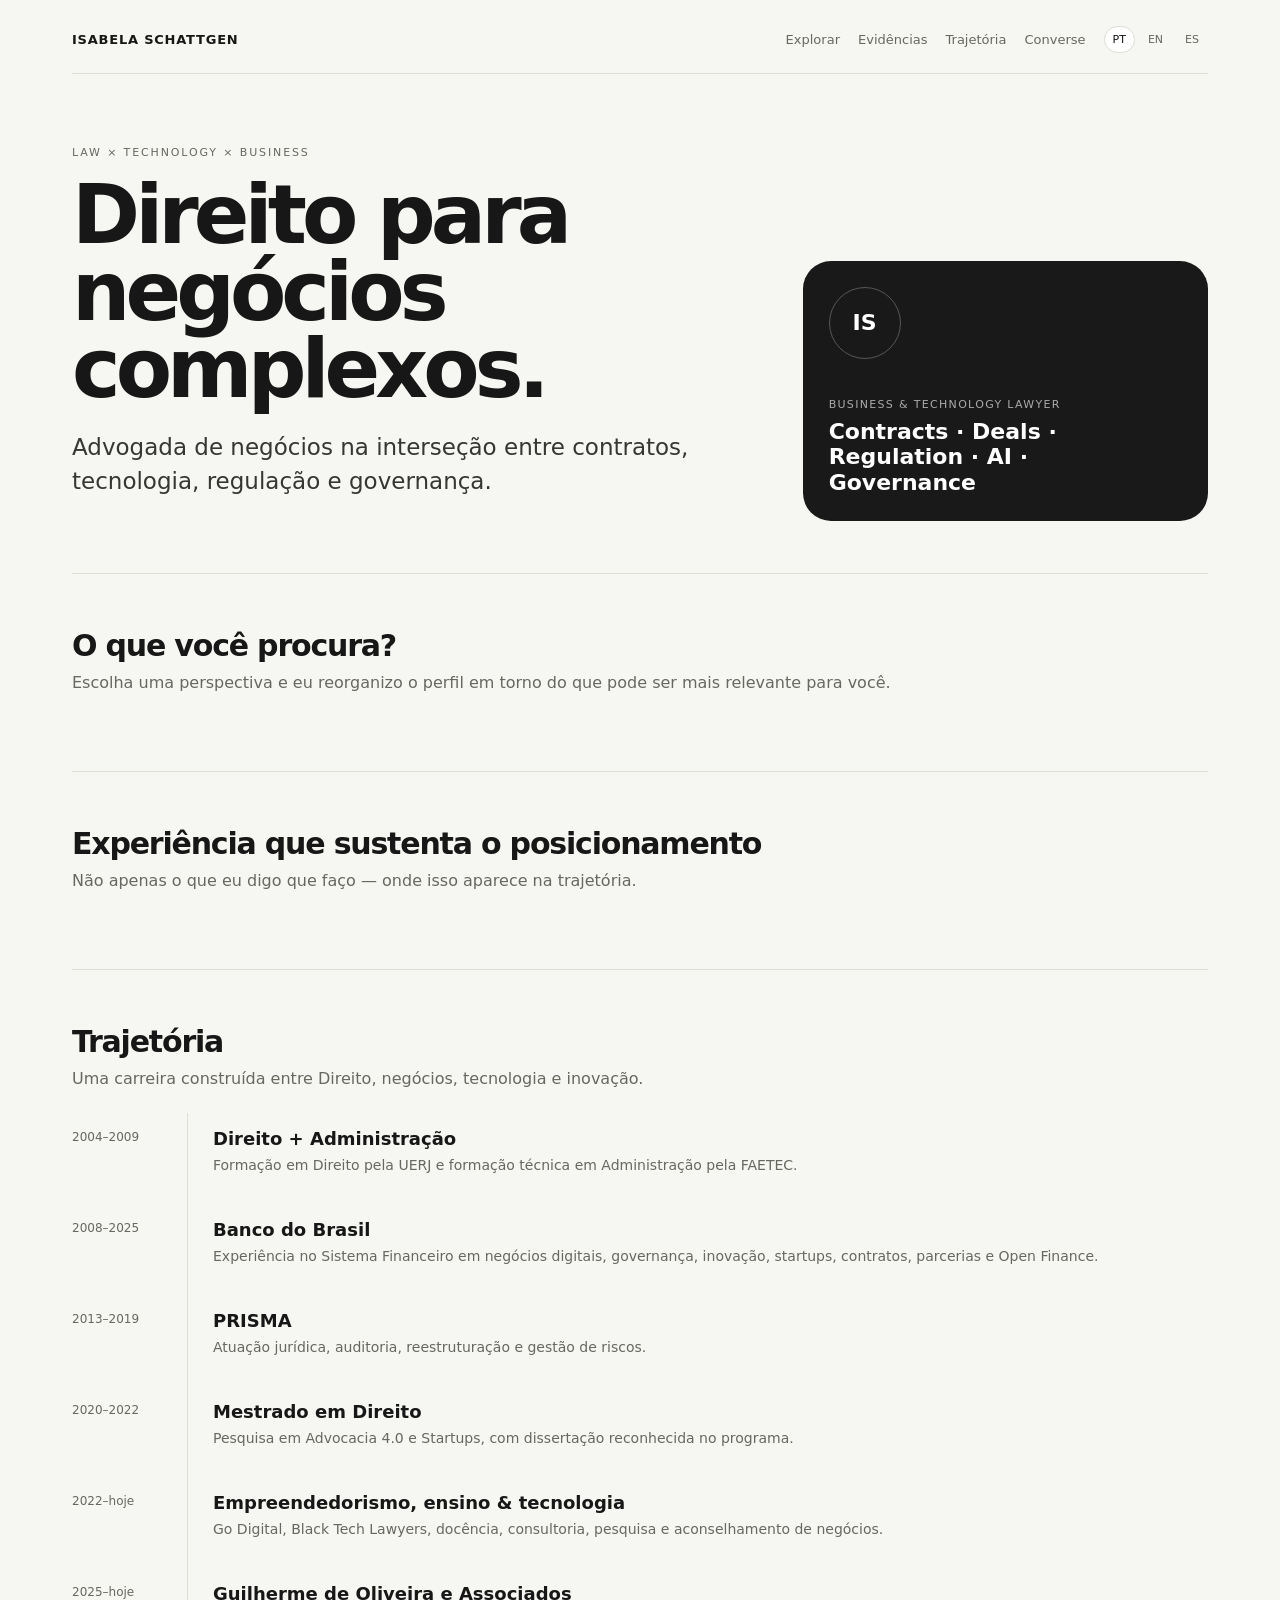
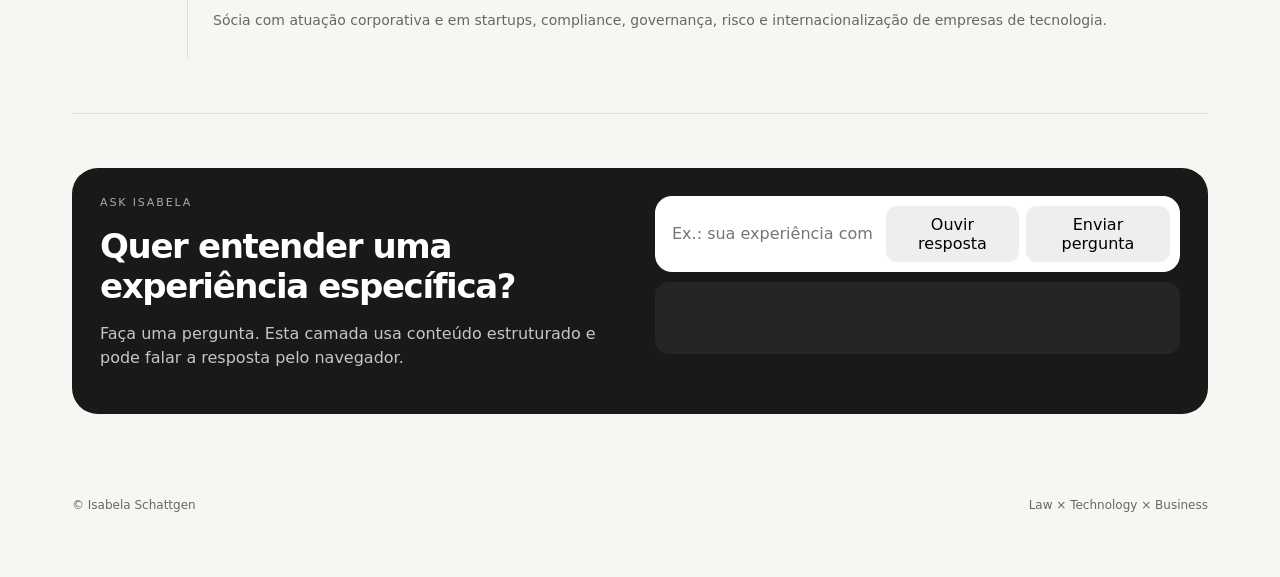
==== index.html @ 30c4fe68 "Security: harden browser policy and restrict capabilities" ====
<!doctype html>
<html lang="pt-BR">
<head>
<meta charset="utf-8"><meta name="viewport" content="width=device-width,initial-scale=1">
<meta name="description" content="Isabela Schattgen — Business & Technology Lawyer | Contracts, Deals, Regulation, Governance & AI">
<meta name="author" content="Isabela Schattgen">
<meta name="robots" content="index,follow">
<link rel="canonical" href="https://isabelasantosadv.github.io/Portfolio-Profissional-Interativo/">
<link rel="alternate" hreflang="pt-BR" href="https://isabelasantosadv.github.io/Portfolio-Profissional-Interativo/">
<link rel="alternate" hreflang="en" href="https://isabelasantosadv.github.io/Portfolio-Profissional-Interativo/">
<link rel="alternate" hreflang="es" href="https://isabelasantosadv.github.io/Portfolio-Profissional-Interativo/">
<meta property="og:type" content="website">
<meta property="og:title" content="Isabela Schattgen — Business & Technology Lawyer">
<meta property="og:description" content="Contracts, deals, technology, regulation, governance and AI.">
<meta property="og:url" content="https://isabelasantosadv.github.io/Portfolio-Profissional-Interativo/">
<meta property="og:site_name" content="Isabela Schattgen — Interactive Professional Portfolio">
<meta name="theme-color" content="#171717"><meta http-equiv="Content-Security-Policy" content="default-src 'self'; script-src 'self' 'unsafe-inline'; style-src 'self' 'unsafe-inline'; connect-src 'self'; img-src 'self' data:; font-src 'self'; object-src 'none'; base-uri 'self'; form-action 'none'; frame-src 'none';">
<meta http-equiv="Referrer-Policy" content="strict-origin-when-cross-origin">
<meta http-equiv="Permissions-Policy" content="camera=(), microphone=(), geolocation=(), payment=(), usb=(), browsing-topics=()"><title>Isabela Schattgen — Business & Technology Lawyer</title>
<style>
:root{--bg:#f6f6f2;--ink:#171717;--muted:#686861;--line:#deded6;--card:#fff;--dark:#191919;--soft:#ecece6}
*{box-sizing:border-box}html{scroll-behavior:smooth}body{margin:0;background:var(--bg);color:var(--ink);font-family:Inter,ui-sans-serif,system-ui,-apple-system,BlinkMacSystemFont,"Segoe UI",sans-serif}button,input{font:inherit}button{cursor:pointer}.skip{position:absolute;left:-9999px;top:auto}.skip:focus{left:18px;top:18px;background:#fff;padding:10px 14px;border:1px solid var(--line);border-radius:9px;z-index:20}.wrap{max-width:1180px;margin:auto;padding:22px 22px 65px}nav{display:flex;justify-content:space-between;align-items:center;border-bottom:1px solid var(--line);padding:4px 0 20px}.logo{font-weight:750;letter-spacing:.06em;font-size:13px}.navlinks{display:flex;gap:18px;align-items:center}.navlinks a{color:var(--muted);text-decoration:none;font-size:13px}.langs{display:flex;gap:4px}.langs button{border:1px solid transparent;background:transparent;border-radius:999px;padding:6px 8px;color:var(--muted);font-size:11px}.langs button.active{border-color:var(--line);color:var(--ink);background:#fff}.hero{padding:72px 0 52px;display:grid;grid-template-columns:1.25fr .75fr;gap:55px;align-items:end}.kicker{font-size:11px;letter-spacing:.17em;text-transform:uppercase;color:var(--muted);margin-bottom:17px}h1{font-size:clamp(46px,7vw,82px);line-height:.94;letter-spacing:-.06em;margin:0 0 24px;max-width:850px}.lead{font-size:clamp(18px,2vw,23px);line-height:1.45;max-width:780px;color:#363632}.heroCard{background:var(--dark);color:#fff;border-radius:28px;padding:26px;min-height:260px;display:flex;flex-direction:column;justify-content:space-between}.avatar{width:72px;height:72px;border:1px solid #fff4;border-radius:50%;display:grid;place-items:center;font-weight:700;font-size:22px}.heroCard .mini{font-size:11px;color:#aaa;letter-spacing:.12em}.heroCard strong{display:block;font-size:22px;line-height:1.15;margin-top:8px}.section{padding:54px 0;border-top:1px solid var(--line)}.section h2{font-size:30px;letter-spacing:-.04em;margin:0 0 8px}.sub{color:var(--muted);margin:0 0 22px;line-height:1.5}.grid{display:grid;grid-template-columns:repeat(3,1fr);gap:12px}.card{background:var(--card);border:1px solid var(--line);border-radius:18px;padding:21px;text-align:left;transition:.18s}.card:hover{transform:translateY(-2px);border-color:#aaa}.role{font-weight:700;margin-bottom:7px}.desc{font-size:14px;color:var(--muted);line-height:1.5}.pill{display:inline-block;margin-top:14px;padding:6px 9px;border-radius:999px;background:var(--soft);font-size:10px;color:#555}.context{display:none;padding:35px 0 52px}.context.active{display:block}.contextHead{display:flex;justify-content:space-between;gap:20px;align-items:start}.contextTitle{font-size:40px;letter-spacing:-.05em;margin:0 0 7px}.reset{border:1px solid var(--line);background:transparent;border-radius:999px;padding:9px 14px}.cols{display:grid;grid-template-columns:1fr 1fr;gap:13px}.evidence{border-top:1px solid var(--line);padding:17px 0}.evidence b{display:block;margin-bottom:6px}.evidence p{margin:0;color:var(--muted);font-size:14px;line-height:1.5}.timeline{display:grid;grid-template-columns:115px 1fr}.time{color:var(--muted);font-size:12px;padding:17px 0}.event{border-left:1px solid var(--line);padding:15px 0 28px 25px}.event h3{margin:0 0 6px;font-size:18px}.event p{margin:0;color:var(--muted);line-height:1.5;font-size:14px}.proof{display:grid;grid-template-columns:repeat(3,1fr);gap:12px}.proof .card{min-height:135px}.chat{background:var(--dark);color:#fff;border-radius:26px;padding:28px;display:grid;grid-template-columns:1fr 1fr;gap:30px}.chat p{color:#c7c7c2;line-height:1.5}.chatbox{background:#fff;color:#111;border-radius:17px;padding:10px;display:flex;gap:7px}.chatbox input{border:0;outline:0;flex:1;padding:7px}.send,.voice{border:0;background:#eee;border-radius:11px;padding:9px}.answer{margin-top:10px;background:#252525;border-radius:14px;padding:14px;color:#ddd;min-height:72px;line-height:1.5;font-size:14px}footer{padding-top:30px;color:var(--muted);font-size:12px;display:flex;justify-content:space-between;gap:15px}@media(max-width:800px){.hero{grid-template-columns:1fr;padding-top:48px}.grid,.proof{grid-template-columns:1fr 1fr}.cols,.chat{grid-template-columns:1fr}.navlinks>a{display:none}.timeline{grid-template-columns:80px 1fr}}@media(max-width:520px){.wrap{padding:17px 16px 55px}.grid,.proof{grid-template-columns:1fr}h1{font-size:48px}.heroCard{min-height:210px}.contextHead{display:block}.reset{margin-top:18px}}
</style>
<script type="application/ld+json">{"@context":"https://schema.org","@type":"Person","name":"Isabela Schattgen","url":"https://isabelasantosadv.github.io/Portfolio-Profissional-Interativo/","jobTitle":"Business & Technology Lawyer","knowsAbout":["Business counseling","Contracts","Deals","Technology","Financial regulation","Open Finance","Governance","Compliance","Artificial Intelligence"]}</script></head>
<body><a class="skip" href="#explore">Skip to content</a><div class="wrap">
<nav><div class="logo">ISABELA SCHATTGEN</div><div class="navlinks"><a href="#explore" data-i="navExplore">Explorar</a><a href="#evidence" data-i="navEvidence">Evidências</a><a href="#trajectory" data-i="navTrajectory">Trajetória</a><a href="#ask" data-i="navAsk">Converse</a><div class="langs"><button aria-label="Português" onclick="setLang('pt')" id="lpt">PT</button><button aria-label="English" onclick="setLang('en')" id="len">EN</button><button aria-label="Español" onclick="setLang('es')" id="les">ES</button></div></div></nav>

<header class="hero" id="profile"><div><div class="kicker">Law × Technology × Business</div><h1 data-i="tagline">Direito para negócios complexos.</h1><p class="lead" data-i="headline">Advogada de negócios na interseção entre contratos, tecnologia, regulação e governança.</p></div><div class="heroCard"><div class="avatar">IS</div><div><div class="mini">BUSINESS & TECHNOLOGY LAWYER</div><strong>Contracts · Deals · Regulation · AI · Governance</strong></div></div></header>

<section class="section" id="explore"><h2 data-i="exploreTitle">O que você procura?</h2><p class="sub" data-i="exploreSub">Escolha uma perspectiva e eu reorganizo o perfil em torno do que pode ser mais relevante para você.</p><div class="grid" id="modes"></div></section>

<section class="context" id="context"><div class="contextHead"><div><div class="kicker" data-i="contextKicker">Perfil adaptado</div><h2 class="contextTitle" id="modeTitle"></h2><p class="sub" id="modeIntro"></p></div><button class="reset" type="button" onclick="resetMode()" data-i="reset">Voltar ao perfil geral</button></div><div class="cols" id="modeEvidence"></div></section>

<section class="section" id="evidence"><h2 data-i="evidenceTitle">Experiência que sustenta o posicionamento</h2><p class="sub" data-i="evidenceSub">Não apenas o que eu digo que faço — onde isso aparece na trajetória.</p><div class="proof" id="proof"></div></section>

<section class="section" id="trajectory"><h2 data-i="trajectoryTitle">Trajetória</h2><p class="sub" data-i="trajectorySub">Uma carreira construída entre Direito, negócios, tecnologia e inovação.</p><div class="timeline"><div class="time">2004–2009</div><div class="event"><h3 data-i="t1">Direito + Administração</h3><p data-i="t1p">Formação em Direito pela UERJ e formação técnica em Administração pela FAETEC.</p></div><div class="time">2008–2025</div><div class="event"><h3>Banco do Brasil</h3><p data-i="t2p">Experiência no Sistema Financeiro em negócios digitais, governança, inovação, startups, contratos, parcerias e Open Finance.</p></div><div class="time">2013–2019</div><div class="event"><h3>PRISMA</h3><p data-i="t3p">Atuação jurídica, auditoria, reestruturação e gestão de riscos.</p></div><div class="time">2020–2022</div><div class="event"><h3 data-i="t4">Mestrado em Direito</h3><p data-i="t4p">Pesquisa em Advocacia 4.0 e Startups, com dissertação reconhecida no programa.</p></div><div class="time">2022–hoje</div><div class="event"><h3 data-i="t5">Empreendedorismo, ensino & tecnologia</h3><p data-i="t5p">Go Digital, Black Tech Lawyers, docência, consultoria, pesquisa e aconselhamento de negócios.</p></div><div class="time">2025–hoje</div><div class="event"><h3>Guilherme de Oliveira e Associados</h3><p data-i="t6p">Sócia com atuação corporativa e em startups, compliance, governança, risco e internacionalização de empresas de tecnologia.</p></div></div></section>

<section class="section" id="ask"><div class="chat"><div><div class="kicker" style="color:#aaa" data-i="askKicker">ASK ISABELA</div><h2 style="font-size:34px;letter-spacing:-.04em;margin:0" data-i="askTitle">Quer entender uma experiência específica?</h2><p data-i="askSub">Faça uma pergunta. Esta camada usa conteúdo estruturado e pode falar a resposta pelo navegador.</p></div><div><div class="chatbox"><input id="q" aria-label="Question" data-i-placeholder="placeholder" placeholder="Ex.: sua experiência com deals?"><button class="voice" type="button" onclick="speakAnswer()" data-i="voiceTitle" title="Ouvir resposta" aria-label="Ouvir resposta">◉</button><button class="send" type="button" onclick="ask()" data-i="sendTitle" title="Enviar pergunta" aria-label="Enviar pergunta">→</button></div><div class="answer" id="answer"></div></div></div></section>
<footer><span>© Isabela Schattgen</span><span>Law × Technology × Business</span></footer>
</div>
<script>
const T={
pt:{navExplore:"Explorar",navEvidence:"Evidências",navTrajectory:"Trajetória",navAsk:"Converse",tagline:"Direito para negócios complexos.",headline:"Advogada de negócios na interseção entre contratos, tecnologia, regulação e governança.",exploreTitle:"O que você procura?",exploreSub:"Escolha uma perspectiva e eu reorganizo o perfil em torno do que pode ser mais relevante para você.",contextKicker:"Perfil adaptado",reset:"Voltar ao perfil geral",evidenceTitle:"Experiência que sustenta o posicionamento",evidenceSub:"Não apenas o que eu digo que faço — onde isso aparece na trajetória.",trajectoryTitle:"Trajetória",trajectorySub:"Uma carreira construída entre Direito, negócios, tecnologia e inovação.",t1:"Direito + Administração",t1p:"Formação em Direito pela UERJ e formação técnica em Administração pela FAETEC.",t2p:"Experiência no Sistema Financeiro em negócios digitais, governança, inovação, startups, contratos, parcerias e Open Finance.",t3p:"Atuação jurídica, auditoria, reestruturação e gestão de riscos.",t4:"Mestrado em Direito",t4p:"Pesquisa em Advocacia 4.0 e Startups, com dissertação reconhecida no programa.",t5:"Empreendedorismo, ensino & tecnologia",t5p:"Go Digital, Black Tech Lawyers, docência, consultoria, pesquisa e aconselhamento de negócios.",t6p:"Sócia com atuação corporativa e em startups, compliance, governança, risco e internacionalização de empresas de tecnologia.",voiceTitle:"Ouvir resposta",sendTitle:"Enviar pergunta",voiceTitle:"Listen to answer",sendTitle:"Send question",voiceTitle:"Escuchar respuesta",sendTitle:"Enviar pregunta",voiceTitle:"Ouvir resposta",sendTitle:"Enviar pergunta",askKicker:"ASK ISABELA",askTitle:"Quer entender uma experiência específica?",askSub:"Faça uma pergunta. Esta camada usa conteúdo estruturado e pode falar a resposta pelo navegador.",placeholder:"Ex.: sua experiência com deals?",answer:"Experimente perguntar sobre contratos, deals, Open Finance, startups, governança, IA, pesquisa ou board advisory.",proof:[["Business counseling & contratos","Experiência jurídica corporativa, contratos, parcerias, fornecedores, negociação e estruturação de negócios."],["Negócios digitais & Open Finance","Atuação no Banco do Brasil em governança, inovação, novos negócios, relacionamento com startups e Open Finance."],["Governança, risco & compliance","Experiência em auditoria, governança, gestão de riscos, compliance e estruturação organizacional."],["Technology & AI","Especialização em plataformas digitais pelo MIT, pesquisa e docência em tecnologia, IA, ética e proteção de dados."],["Startups & advisory","Atuação corporativa e em startups; Go Digital e Black Tech Lawyers."],["Pesquisa & ensino","Mestrado em Direito, pesquisa em tecnologia e professora convidada da ESA/SP."]]},
en:{voiceTitle:"Listen to answer",sendTitle:"Send question",navExplore:"Explore",navEvidence:"Evidence",navTrajectory:"Trajectory",navAsk:"Ask",tagline:"Law for complex businesses.",headline:"Business & Technology Lawyer working at the intersection of contracts, technology, regulation and governance.",exploreTitle:"What brings you here?",exploreSub:"Choose a perspective and I will reorganize the profile around what may be most relevant to you.",contextKicker:"Adaptive profile",reset:"Back to full profile",evidenceTitle:"Experience behind the positioning",evidenceSub:"Not only what I say I do — where it appears in my trajectory.",trajectoryTitle:"Trajectory",trajectorySub:"A career built across law, business, technology and innovation.",t1:"Law + Business Administration",t1p:"Law degree from UERJ and technical training in Business Administration at FAETEC.",t2p:"Financial-sector experience across digital business, governance, innovation, startups, contracts, partnerships and Open Finance.",t3p:"Legal, audit, restructuring and risk-management work.",t4:"Master's in Law",t4p:"Research on Legal Practice 4.0 and Startups, with a dissertation recognized by the program.",t5:"Entrepreneurship, teaching & technology",t5p:"Go Digital, Black Tech Lawyers, teaching, consulting, research and business advisory.",t6p:"Partner working with corporate and startup matters, compliance, governance, risk and technology-company internationalization.",askKicker:"ASK ISABELA",askTitle:"Want to explore a specific experience?",askSub:"Ask a question. This layer uses structured content and can read the answer aloud in your browser.",placeholder:"e.g. your experience with deals?",answer:"Try asking about contracts, deals, Open Finance, startups, governance, AI, research or board advisory.",proof:[["Business counseling & contracts","Corporate legal work, contracts, partnerships, vendors, negotiation and business structuring."],["Digital business & Open Finance","Banco do Brasil experience in governance, innovation, new business, startup relations and Open Finance."],["Governance, risk & compliance","Experience in audit, governance, risk management, compliance and organizational structuring."],["Technology & AI","MIT specialization in digital platforms, research and teaching in technology, AI, ethics and data protection."],["Startups & advisory","Corporate and startup work; Go Digital and Black Tech Lawyers."],["Research & teaching","Master's in Law, technology research and guest teaching at ESA/SP."]]},
es:{voiceTitle:"Escuchar respuesta",sendTitle:"Enviar pregunta",navExplore:"Explorar",navEvidence:"Evidencia",navTrajectory:"Trayectoria",navAsk:"Preguntar",tagline:"Derecho para negocios complejos.",headline:"Abogada de negocios especializada en la intersección entre contratos, tecnología, regulación y gobierno corporativo.",exploreTitle:"¿Qué buscas?",exploreSub:"Elige una perspectiva y reorganizaré el perfil en torno a lo que puede ser más relevante para ti.",contextKicker:"Perfil adaptado",reset:"Volver al perfil general",evidenceTitle:"Experiencia que sustenta el posicionamiento",evidenceSub:"No solo lo que digo que hago — dónde aparece en mi trayectoria.",trajectoryTitle:"Trayectoria",trajectorySub:"Una carrera construida entre Derecho, negocios, tecnología e innovación.",t1:"Derecho + Administración",t1p:"Formación en Derecho por la UERJ y formación técnica en Administración por FAETEC.",t2p:"Experiencia en el sector financiero en negocios digitales, gobierno corporativo, innovación, startups, contratos, alianzas y Open Finance.",t3p:"Trabajo jurídico, auditoría, reestructuración y gestión de riesgos.",t4:"Máster en Derecho",t4p:"Investigación sobre Abogacía 4.0 y Startups, con tesis reconocida por el programa.",t5:"Emprendimiento, docencia y tecnología",t5p:"Go Digital, Black Tech Lawyers, docencia, consultoría, investigación y asesoramiento empresarial.",t6p:"Socia con actuación corporativa y en startups, compliance, gobierno corporativo, riesgo e internacionalización de empresas tecnológicas.",askKicker:"ASK ISABELA",askTitle:"¿Quieres conocer una experiencia específica?",askSub:"Haz una pregunta. Esta capa utiliza contenido estructurado y puede leer la respuesta en tu navegador.",placeholder:"ej.: ¿experiencia con deals?",answer:"Prueba preguntar sobre contratos, deals, Open Finance, startups, gobierno corporativo, IA, investigación o board advisory.",proof:[["Business counseling y contratos","Experiencia jurídica corporativa, contratos, alianzas, proveedores, negociación y estructuración de negocios."],["Negocios digitales y Open Finance","Experiencia en Banco do Brasil en gobierno corporativo, innovación, nuevos negocios, startups y Open Finance."],["Gobierno, riesgo y compliance","Experiencia en auditoría, gobierno corporativo, gestión de riesgos, compliance y estructuración organizativa."],["Tecnología e IA","Especialización del MIT en plataformas digitales, investigación y docencia en tecnología, IA, ética y protección de datos."],["Startups y advisory","Actuación corporativa y en startups; Go Digital y Black Tech Lawyers."],["Investigación y docencia","Máster en Derecho, investigación tecnológica y docencia invitada en ESA/SP."]]}
};
const modes={
business:{tag:{pt:"Founders · Executivos",en:"Founders · Executives",es:"Founders · Ejecutivos"},items:{pt:[["Contratos","Atuação jurídica corporativa e contratual em tecnologia, fornecedores, parcerias e negócios."],["Deals & partnerships","Estruturação, negociação e formalização de parcerias e negócios."],["Business counseling","Participação na decisão de negócio, não apenas na revisão jurídica."],["Startups & growth","Experiência com startups, inovação aberta e negócios digitais."]],en:[["Contracts","Corporate and technology-related contracts, vendors, partnerships and transactions."],["Deals & partnerships","Structuring, negotiating and formalizing partnerships and transactions."],["Business counseling","Participation in business decisions, not only legal review."],["Startups & growth","Experience with startups, open innovation and digital businesses."]],es:[["Contratos","Contratos corporativos y tecnológicos, proveedores, alianzas y operaciones."],["Deals y alianzas","Estructuración, negociación y formalización de alianzas y operaciones."],["Business counseling","Participación en decisiones de negocio, no solo revisión jurídica."],["Startups y crecimiento","Experiencia con startups, innovación abierta y negocios digitales."]]}},
technology:{tag:{pt:"Tech · Digital Business",en:"Tech · Digital Business",es:"Tech · Digital Business"},items:{pt:[["Produtos digitais","Experiência em negócios digitais, inovação, produtos e plataformas."],["Contratos de tecnologia","SaaS, APIs, cloud, fornecedores e relações comerciais de tecnologia."],["AI & privacy","Pesquisa, docência e atuação em IA, ética, proteção de dados e governança."],["Legal Operations","Transformação digital, legal design, gestão jurídica e automação."]],en:[["Digital products","Experience across digital business, innovation, products and platforms."],["Technology contracts","SaaS, APIs, cloud, vendors and technology commercial relationships."],["AI & privacy","Research, teaching and work in AI, ethics, data protection and governance."],["Legal operations","Digital transformation, legal design, legal management and automation."]],es:[["Productos digitales","Experiencia en negocios digitales, innovación, productos y plataformas."],["Contratos tecnológicos","SaaS, APIs, cloud, proveedores y relaciones comerciales tecnológicas."],["IA y privacidad","Investigación, docencia y trabajo en IA, ética, protección de datos y gobernanza."],["Operaciones jurídicas","Transformación digital, legal design, gestión jurídica y automatización."]]}},
regulation:{tag:{pt:"Banks · Fintechs",en:"Banks · Fintechs",es:"Banks · Fintechs"},items:{pt:[["Open Finance","Atuação no Banco do Brasil em governança e negócios digitais ligados ao Open Finance."],["Financial ecosystem","16 anos de experiência no Sistema Financeiro e formação em auditoria e finanças."],["Regulated business","Experiência jurídica em ambientes públicos, privados e regulados."],["Payments & digital finance","Experiência e pesquisa relacionadas a pagamentos, Pix e inovação financeira."]],en:[["Open Finance","Banco do Brasil experience in governance and digital business related to Open Finance."],["Financial ecosystem","16 years in the financial sector plus training in audit and finance."],["Regulated business","Legal experience across public, private and regulated environments."],["Payments & digital finance","Experience and research related to payments, Pix and financial innovation."]],es:[["Open Finance","Experiencia en Banco do Brasil en gobierno y negocios digitales vinculados a Open Finance."],["Ecosistema financiero","16 años en el sector financiero y formación en auditoría y finanzas."],["Negocios regulados","Experiencia jurídica en entornos públicos, privados y regulados."],["Pagos y finanzas digitales","Experiencia e investigación en pagos, Pix e innovación financiera."]]}},
governance:{tag:{pt:"Boards · Risk",en:"Boards · Risk",es:"Boards · Risk"},items:{pt:[["GRC","Experiência em governança, risco, compliance e auditoria."],["AI Governance","Pesquisa e ensino sobre ética, explicabilidade, privacidade e governança de IA."],["Corporate governance","Assessoria estratégica a organizações, empresas de tecnologia e startups."],["Risk","Experiência jurídica e de auditoria aplicada à prevenção e gestão de riscos."]],en:[["GRC","Experience in governance, risk, compliance and audit."],["AI governance","Research and teaching on ethics, explainability, privacy and AI governance."],["Corporate governance","Strategic advisory to organizations, technology companies and startups."],["Risk","Legal and audit experience applied to risk prevention and management."]],es:[["GRC","Experiencia en gobierno corporativo, riesgo, compliance y auditoría."],["Gobernanza de IA","Investigación y docencia sobre ética, explicabilidad, privacidad y gobernanza de IA."],["Gobierno corporativo","Asesoramiento estratégico a organizaciones, empresas tecnológicas y startups."],["Riesgo","Experiencia jurídica y de auditoría aplicada a prevención y gestión de riesgos."]]}},
board:{tag:{pt:"Boards · Founders",en:"Boards · Founders",es:"Boards · Founders"},items:{pt:[["Strategic perspective","Visão de negócios construída em Direito, Administração, finanças, tecnologia e inovação."],["Technology & regulation","Conexão entre oportunidades digitais, restrições e requisitos regulatórios."],["Startup ecosystem","Experiência como conselheira, fundadora e assessora de startups."],["Decision support","Business counseling para decisões complexas e crescimento sustentável."]],en:[["Strategic perspective","Business perspective built across law, administration, finance, technology and innovation."],["Technology & regulation","Connecting digital opportunities with regulatory constraints and requirements."],["Startup ecosystem","Experience as advisor, founder and startup counsel."],["Decision support","Business counseling for complex decisions and sustainable growth."]],es:[["Perspectiva estratégica","Visión de negocios construida en Derecho, Administración, finanzas, tecnología e innovación."],["Tecnología y regulación","Conexión entre oportunidades digitales, restricciones y requisitos regulatorios."],["Ecosistema startup","Experiencia como consejera, fundadora y asesora de startups."],["Apoyo a decisiones","Business counseling para decisiones complejas y crecimiento sostenible."]]}},
research:{tag:{pt:"Research · Academia",en:"Research · Academia",es:"Research · Academia"},items:{pt:[["Research","Mestrado em Direito; doutorado em Comunicação na PUC-SP trancado."],["AI governance","Produção acadêmica e palestras sobre IA explicável, ética, privacidade e regulação."],["Teaching","Professora convidada da ESA/SP e atuação em formação jurídica e tecnologia."],["Digital platforms","Especialização em Plataformas Digitais pelo MIT e experiência prática em transformação digital."]],en:[["Research","Master's in Law; doctoral studies in Communication at PUC-SP currently on hold."],["AI governance","Academic work and talks on explainable AI, ethics, privacy and regulation."],["Teaching","Guest lecturer at ESA/SP and work in legal and technology education."],["Digital platforms","MIT specialization in Digital Platforms and practical digital-transformation experience."]],es:[["Investigación","Máster en Derecho; estudios doctorales en Comunicación en PUC-SP actualmente suspendidos."],["Gobernanza de IA","Producción académica y conferencias sobre IA explicable, ética, privacidad y regulación."],["Docencia","Profesora invitada en ESA/SP y formación en Derecho y tecnología."],["Plataformas digitales","Especialización del MIT en Plataformas Digitales y experiencia práctica en transformación digital."]]}}
};
let lang="pt";
function setLang(l){lang=l;document.documentElement.lang=l==="pt"?"pt-BR":l;document.querySelectorAll("[data-i]").forEach(e=>{const k=e.dataset.i;if(T[l][k])e.textContent=T[l][k]});document.querySelectorAll("[data-i-placeholder]").forEach(e=>e.placeholder=T[l][e.dataset.iPlaceholder]);["pt","en","es"].forEach(x=>document.getElementById("l"+x).classList.toggle("active",x===l));renderModes();renderProof();document.getElementById("answer").textContent=T[l].answer}
function renderModes(){const p=document.getElementById("modes");p.innerHTML=Object.entries(modes).map(([k,m])=>{const d=profileData.perspectives[k];return '<button class="card" onclick="setMode(\''+k+'\')"><div class="role">'+d.title[lang]+'</div><div class="desc">'+d.description[lang]+'</div><span class="pill">'+m.tag[lang]+'</span></button>'}).join("")}
function setMode(k){const d=profileData.perspectives[k],m=modes[k];document.getElementById("context").classList.add("active");document.getElementById("modeTitle").textContent=d.title[lang];document.getElementById("modeIntro").textContent=d.description[lang];document.getElementById("modeEvidence").innerHTML=m.items[lang].map(x=>'<div class="card"><div class="role">'+x[0]+'</div><div class="desc">'+x[1]+'</div></div>').join("");document.getElementById("context").scrollIntoView({behavior:"smooth",block:"start"})}
function resetMode(){document.getElementById("context").classList.remove("active");document.getElementById("profile").scrollIntoView({behavior:"smooth"})}
async function renderProof(){try{const r=await fetch("./data/evidence.json");if(!r.ok)throw new Error("evidence data unavailable");const d=await r.json();document.getElementById("proof").innerHTML=d.items.map(x=>'<div class="card"><div class="role">'+x.title[lang]+'</div><div class="desc">'+x.description[lang]+'</div></div>').join("")}catch(e){document.getElementById("proof").innerHTML=T[lang].proof.map(x=>'<div class="card"><div class="role">'+x[0]+'</div><div class="desc">'+x[1]+'</div></div>').join("")}}
const qa=[[/contrat|deal|negoci|parcer/i,{pt:"Minha experiência jurídica é fortemente orientada a negócios: contratos, negociação, parcerias, fornecedores e estruturação de operações.",en:"My legal experience is strongly business-oriented: contracts, negotiation, partnerships, vendors and transaction structuring.",es:"Mi experiencia jurídica está fuertemente orientada a negocios: contratos, negociación, alianzas, proveedores y estructuración de operaciones."}],[/open finance|banco|fintech|regula|pagamento|pix/i,{pt:"Tenho experiência no Sistema Financeiro e no Banco do Brasil em negócios digitais, governança, inovação e Open Finance.",en:"I have financial-sector experience, including work at Banco do Brasil across digital business, governance, innovation and Open Finance.",es:"Tengo experiencia en el sector financiero, incluyendo trabajo en Banco do Brasil en negocios digitales, gobierno corporativo, innovación y Open Finance."}],[/startup|founder|empreendedor/i,{pt:"Minha experiência com startups combina assessoria jurídica, governança, negócios e ecossistema. Também atuo por meio da Go Digital e da Black Tech Lawyers.",en:"My startup experience combines legal advisory, governance, business and ecosystem work, including Go Digital and Black Tech Lawyers.",es:"Mi experiencia con startups combina asesoramiento jurídico, gobierno corporativo, negocios y ecosistema, incluyendo Go Digital y Black Tech Lawyers."}],[/ia|inteligência artificial|artificial intelligence|algoritm/i,{pt:"Minha atuação em IA combina pesquisa, ensino e experiência prática em tecnologia, ética, privacidade e governança.",en:"My AI work combines research, teaching and practical experience in technology, ethics, privacy and governance.",es:"Mi trabajo en IA combina investigación, docencia y experiencia práctica en tecnología, ética, privacidad y gobernanza."}],[/board|conselh|advisor/i,{pt:"Para advisory, combino Direito, negócios, tecnologia, regulação e governança para apoiar decisões complexas.",en:"For advisory work, I combine law, business, technology, regulation and governance to support complex decisions.",es:"Para advisory, combino Derecho, negocios, tecnología, regulación y gobernanza para apoyar decisiones complejas."}],[/pesquis|doutor|acadêm|professor|research/i,{pt:"Minha trajetória acadêmica inclui mestrado em Direito, especialização em Plataformas Digitais pelo MIT e doutorado em Comunicação na PUC-SP, atualmente trancado.",en:"My academic background includes a Master's in Law, an MIT specialization in Digital Platforms and doctoral studies in Communication at PUC-SP, currently on hold.",es:"Mi trayectoria académica incluye un Máster en Derecho, una especialización del MIT en Plataformas Digitales y estudios doctorales en Comunicación en PUC-SP, actualmente suspendidos."}],[/govern|compliance|risco|grc/i,{pt:"Tenho experiência em governança, auditoria, gestão de riscos e compliance, inclusive em tecnologia e negócios digitais.",en:"I have experience in governance, audit, risk management and compliance, including in technology and digital business.",es:"Tengo experiencia en gobierno corporativo, auditoría, gestión de riesgos y compliance, incluso en tecnología y negocios digitales."}]];
function ask(){const q=document.getElementById("q").value.trim();if(!q)return;const hit=qa.find(x=>x[0].test(q));document.getElementById("answer").textContent=hit?hit[1][lang]:T[lang].answer;document.getElementById("q").value=""}
function speakAnswer(){if("speechSynthesis" in window){speechSynthesis.cancel();const u=new SpeechSynthesisUtterance(document.getElementById("answer").textContent);u.lang=lang==="pt"?"pt-BR":lang==="en"?"en-US":"es-ES";u.rate=.98;speechSynthesis.speak(u)}}
let profileData={perspectives:{}};
async function loadProfile(){try{const r=await fetch("./data/profile.json");if(!r.ok)throw new Error("profile data unavailable");profileData=await r.json();renderModes();}catch(e){console.warn("Structured profile data could not be loaded.",e)}}
document.getElementById("q").addEventListener("keydown",e=>{if(e.key==="Enter")ask()});setLang("pt");loadProfile();
</script></body></html>
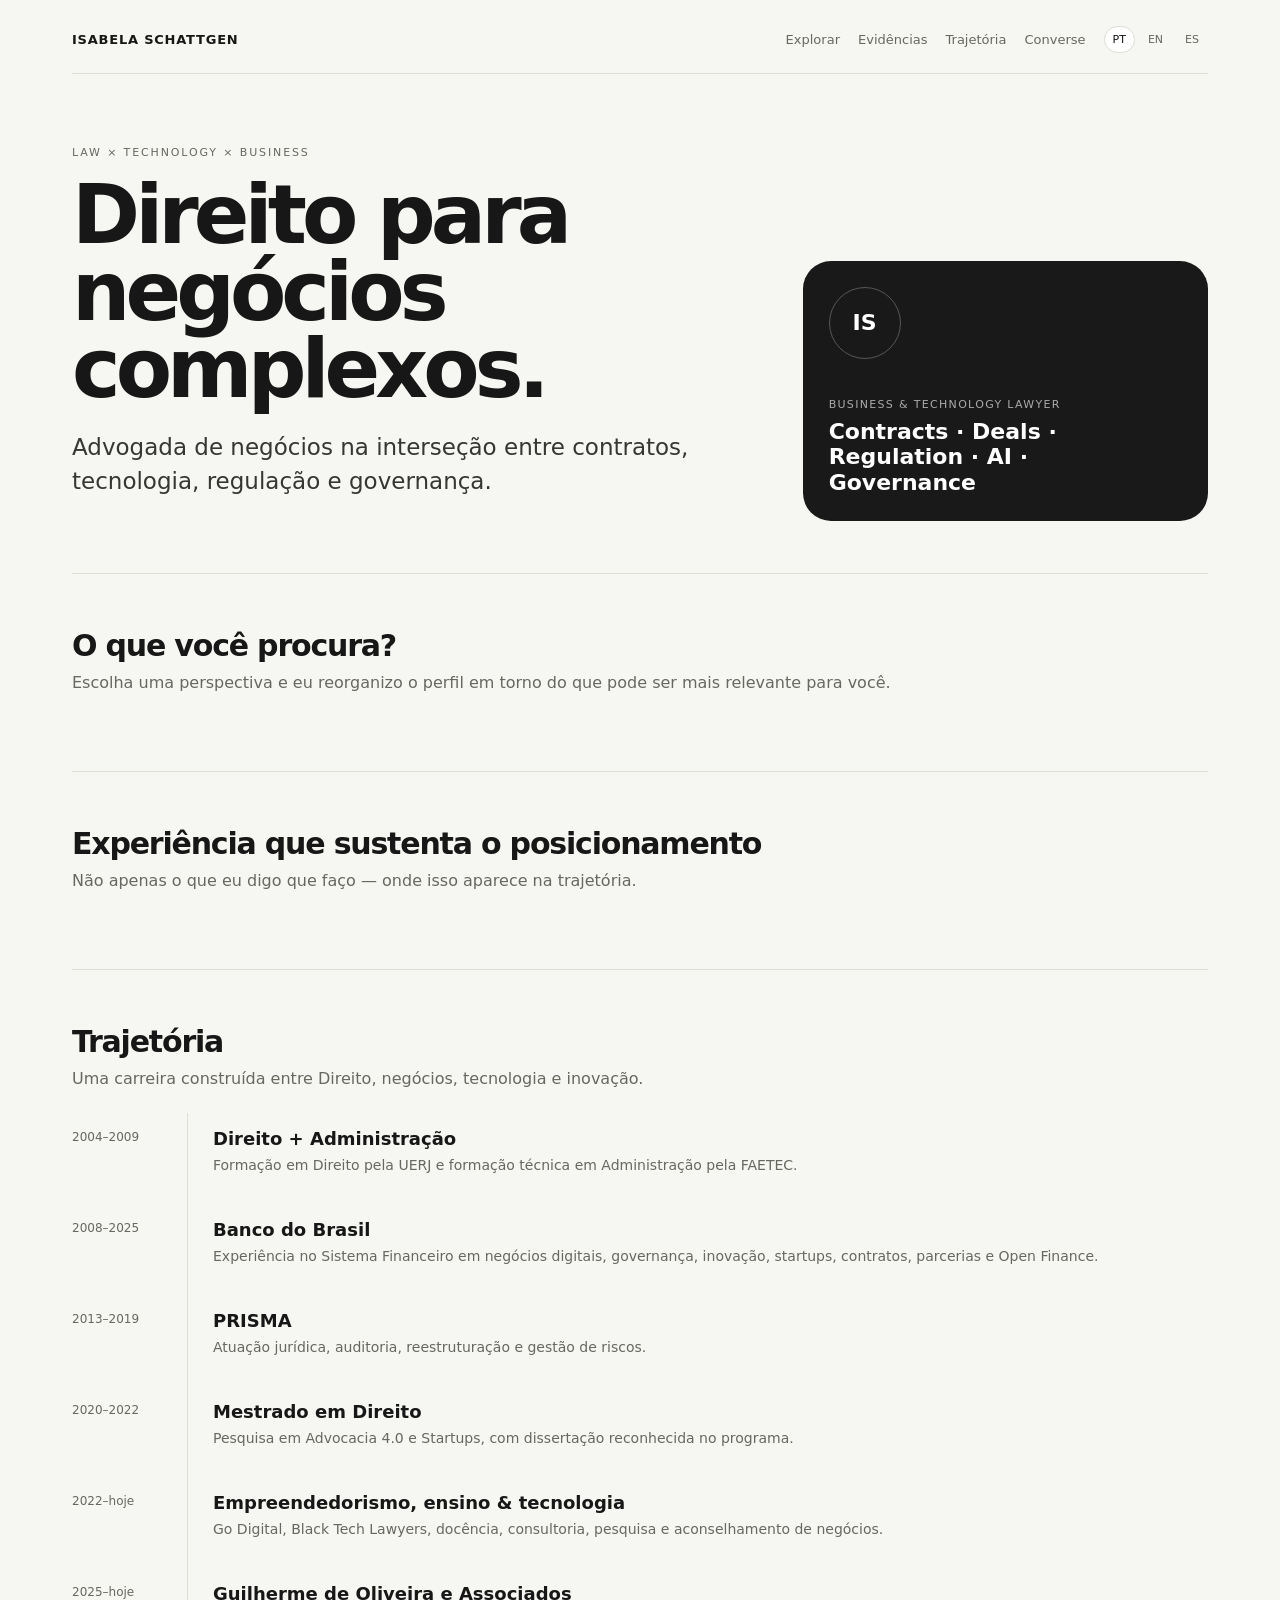
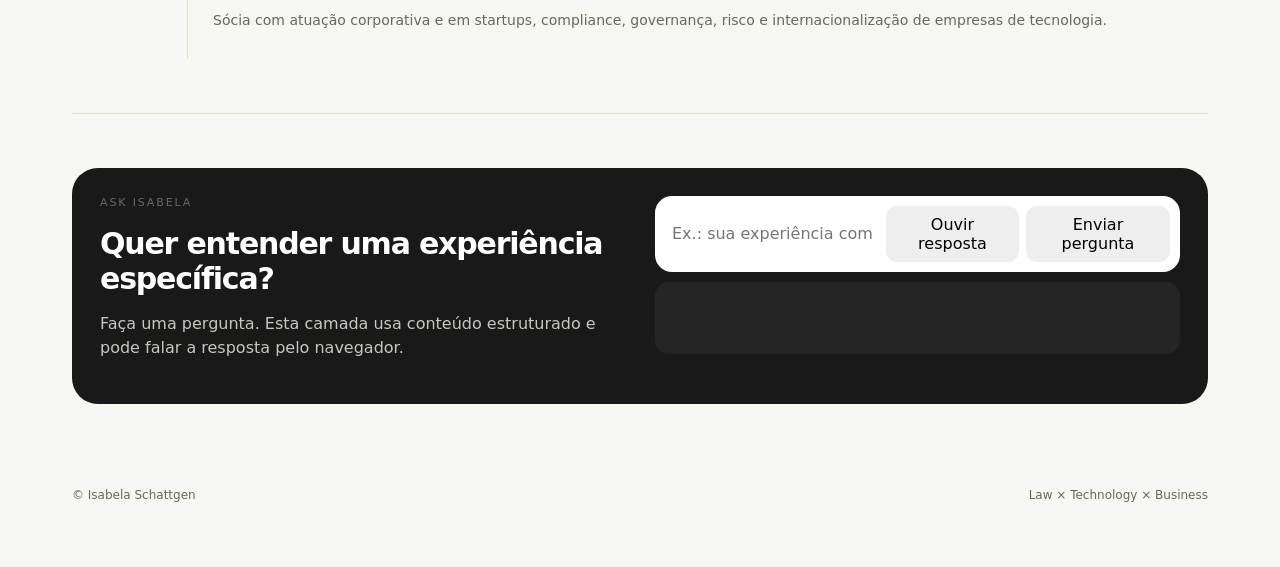
==== commit 885a3385: "Security: enforce strict self-hosted script and style policy" ====
--- a/index.html
+++ b/index.html
@@ -14,13 +14,10 @@
 <meta property="og:description" content="Contracts, deals, technology, regulation, governance and AI.">
 <meta property="og:url" content="https://isabelasantosadv.github.io/Portfolio-Profissional-Interativo/">
 <meta property="og:site_name" content="Isabela Schattgen — Interactive Professional Portfolio">
-<meta name="theme-color" content="#171717"><meta http-equiv="Content-Security-Policy" content="default-src 'self'; script-src 'self' 'unsafe-inline'; style-src 'self' 'unsafe-inline'; connect-src 'self'; img-src 'self' data:; font-src 'self'; object-src 'none'; base-uri 'self'; form-action 'none'; frame-src 'none';">
+<meta name="theme-color" content="#171717"><meta http-equiv="Content-Security-Policy" content="default-src 'self'; script-src 'self'; style-src 'self'; connect-src 'self'; img-src 'self' data:; font-src 'self'; object-src 'none'; base-uri 'self'; form-action 'none'; frame-src 'none';">
 <meta http-equiv="Referrer-Policy" content="strict-origin-when-cross-origin">
 <meta http-equiv="Permissions-Policy" content="camera=(), microphone=(), geolocation=(), payment=(), usb=(), browsing-topics=()"><title>Isabela Schattgen — Business & Technology Lawyer</title>
-<style>
-:root{--bg:#f6f6f2;--ink:#171717;--muted:#686861;--line:#deded6;--card:#fff;--dark:#191919;--soft:#ecece6}
-*{box-sizing:border-box}html{scroll-behavior:smooth}body{margin:0;background:var(--bg);color:var(--ink);font-family:Inter,ui-sans-serif,system-ui,-apple-system,BlinkMacSystemFont,"Segoe UI",sans-serif}button,input{font:inherit}button{cursor:pointer}.skip{position:absolute;left:-9999px;top:auto}.skip:focus{left:18px;top:18px;background:#fff;padding:10px 14px;border:1px solid var(--line);border-radius:9px;z-index:20}.wrap{max-width:1180px;margin:auto;padding:22px 22px 65px}nav{display:flex;justify-content:space-between;align-items:center;border-bottom:1px solid var(--line);padding:4px 0 20px}.logo{font-weight:750;letter-spacing:.06em;font-size:13px}.navlinks{display:flex;gap:18px;align-items:center}.navlinks a{color:var(--muted);text-decoration:none;font-size:13px}.langs{display:flex;gap:4px}.langs button{border:1px solid transparent;background:transparent;border-radius:999px;padding:6px 8px;color:var(--muted);font-size:11px}.langs button.active{border-color:var(--line);color:var(--ink);background:#fff}.hero{padding:72px 0 52px;display:grid;grid-template-columns:1.25fr .75fr;gap:55px;align-items:end}.kicker{font-size:11px;letter-spacing:.17em;text-transform:uppercase;color:var(--muted);margin-bottom:17px}h1{font-size:clamp(46px,7vw,82px);line-height:.94;letter-spacing:-.06em;margin:0 0 24px;max-width:850px}.lead{font-size:clamp(18px,2vw,23px);line-height:1.45;max-width:780px;color:#363632}.heroCard{background:var(--dark);color:#fff;border-radius:28px;padding:26px;min-height:260px;display:flex;flex-direction:column;justify-content:space-between}.avatar{width:72px;height:72px;border:1px solid #fff4;border-radius:50%;display:grid;place-items:center;font-weight:700;font-size:22px}.heroCard .mini{font-size:11px;color:#aaa;letter-spacing:.12em}.heroCard strong{display:block;font-size:22px;line-height:1.15;margin-top:8px}.section{padding:54px 0;border-top:1px solid var(--line)}.section h2{font-size:30px;letter-spacing:-.04em;margin:0 0 8px}.sub{color:var(--muted);margin:0 0 22px;line-height:1.5}.grid{display:grid;grid-template-columns:repeat(3,1fr);gap:12px}.card{background:var(--card);border:1px solid var(--line);border-radius:18px;padding:21px;text-align:left;transition:.18s}.card:hover{transform:translateY(-2px);border-color:#aaa}.role{font-weight:700;margin-bottom:7px}.desc{font-size:14px;color:var(--muted);line-height:1.5}.pill{display:inline-block;margin-top:14px;padding:6px 9px;border-radius:999px;background:var(--soft);font-size:10px;color:#555}.context{display:none;padding:35px 0 52px}.context.active{display:block}.contextHead{display:flex;justify-content:space-between;gap:20px;align-items:start}.contextTitle{font-size:40px;letter-spacing:-.05em;margin:0 0 7px}.reset{border:1px solid var(--line);background:transparent;border-radius:999px;padding:9px 14px}.cols{display:grid;grid-template-columns:1fr 1fr;gap:13px}.evidence{border-top:1px solid var(--line);padding:17px 0}.evidence b{display:block;margin-bottom:6px}.evidence p{margin:0;color:var(--muted);font-size:14px;line-height:1.5}.timeline{display:grid;grid-template-columns:115px 1fr}.time{color:var(--muted);font-size:12px;padding:17px 0}.event{border-left:1px solid var(--line);padding:15px 0 28px 25px}.event h3{margin:0 0 6px;font-size:18px}.event p{margin:0;color:var(--muted);line-height:1.5;font-size:14px}.proof{display:grid;grid-template-columns:repeat(3,1fr);gap:12px}.proof .card{min-height:135px}.chat{background:var(--dark);color:#fff;border-radius:26px;padding:28px;display:grid;grid-template-columns:1fr 1fr;gap:30px}.chat p{color:#c7c7c2;line-height:1.5}.chatbox{background:#fff;color:#111;border-radius:17px;padding:10px;display:flex;gap:7px}.chatbox input{border:0;outline:0;flex:1;padding:7px}.send,.voice{border:0;background:#eee;border-radius:11px;padding:9px}.answer{margin-top:10px;background:#252525;border-radius:14px;padding:14px;color:#ddd;min-height:72px;line-height:1.5;font-size:14px}footer{padding-top:30px;color:var(--muted);font-size:12px;display:flex;justify-content:space-between;gap:15px}@media(max-width:800px){.hero{grid-template-columns:1fr;padding-top:48px}.grid,.proof{grid-template-columns:1fr 1fr}.cols,.chat{grid-template-columns:1fr}.navlinks>a{display:none}.timeline{grid-template-columns:80px 1fr}}@media(max-width:520px){.wrap{padding:17px 16px 55px}.grid,.proof{grid-template-columns:1fr}h1{font-size:48px}.heroCard{min-height:210px}.contextHead{display:block}.reset{margin-top:18px}}
-</style>
+<link rel="stylesheet" href="./assets/styles.css">
 <script type="application/ld+json">{"@context":"https://schema.org","@type":"Person","name":"Isabela Schattgen","url":"https://isabelasantosadv.github.io/Portfolio-Profissional-Interativo/","jobTitle":"Business & Technology Lawyer","knowsAbout":["Business counseling","Contracts","Deals","Technology","Financial regulation","Open Finance","Governance","Compliance","Artificial Intelligence"]}</script></head>
 <body><a class="skip" href="#explore">Skip to content</a><div class="wrap">
 <nav><div class="logo">ISABELA SCHATTGEN</div><div class="navlinks"><a href="#explore" data-i="navExplore">Explorar</a><a href="#evidence" data-i="navEvidence">Evidências</a><a href="#trajectory" data-i="navTrajectory">Trajetória</a><a href="#ask" data-i="navAsk">Converse</a><div class="langs"><button aria-label="Português" onclick="setLang('pt')" id="lpt">PT</button><button aria-label="English" onclick="setLang('en')" id="len">EN</button><button aria-label="Español" onclick="setLang('es')" id="les">ES</button></div></div></nav>
@@ -38,30 +35,4 @@
 <section class="section" id="ask"><div class="chat"><div><div class="kicker" style="color:#aaa" data-i="askKicker">ASK ISABELA</div><h2 style="font-size:34px;letter-spacing:-.04em;margin:0" data-i="askTitle">Quer entender uma experiência específica?</h2><p data-i="askSub">Faça uma pergunta. Esta camada usa conteúdo estruturado e pode falar a resposta pelo navegador.</p></div><div><div class="chatbox"><input id="q" aria-label="Question" data-i-placeholder="placeholder" placeholder="Ex.: sua experiência com deals?"><button class="voice" type="button" onclick="speakAnswer()" data-i="voiceTitle" title="Ouvir resposta" aria-label="Ouvir resposta">◉</button><button class="send" type="button" onclick="ask()" data-i="sendTitle" title="Enviar pergunta" aria-label="Enviar pergunta">→</button></div><div class="answer" id="answer"></div></div></div></section>
 <footer><span>© Isabela Schattgen</span><span>Law × Technology × Business</span></footer>
 </div>
-<script>
-const T={
-pt:{navExplore:"Explorar",navEvidence:"Evidências",navTrajectory:"Trajetória",navAsk:"Converse",tagline:"Direito para negócios complexos.",headline:"Advogada de negócios na interseção entre contratos, tecnologia, regulação e governança.",exploreTitle:"O que você procura?",exploreSub:"Escolha uma perspectiva e eu reorganizo o perfil em torno do que pode ser mais relevante para você.",contextKicker:"Perfil adaptado",reset:"Voltar ao perfil geral",evidenceTitle:"Experiência que sustenta o posicionamento",evidenceSub:"Não apenas o que eu digo que faço — onde isso aparece na trajetória.",trajectoryTitle:"Trajetória",trajectorySub:"Uma carreira construída entre Direito, negócios, tecnologia e inovação.",t1:"Direito + Administração",t1p:"Formação em Direito pela UERJ e formação técnica em Administração pela FAETEC.",t2p:"Experiência no Sistema Financeiro em negócios digitais, governança, inovação, startups, contratos, parcerias e Open Finance.",t3p:"Atuação jurídica, auditoria, reestruturação e gestão de riscos.",t4:"Mestrado em Direito",t4p:"Pesquisa em Advocacia 4.0 e Startups, com dissertação reconhecida no programa.",t5:"Empreendedorismo, ensino & tecnologia",t5p:"Go Digital, Black Tech Lawyers, docência, consultoria, pesquisa e aconselhamento de negócios.",t6p:"Sócia com atuação corporativa e em startups, compliance, governança, risco e internacionalização de empresas de tecnologia.",voiceTitle:"Ouvir resposta",sendTitle:"Enviar pergunta",voiceTitle:"Listen to answer",sendTitle:"Send question",voiceTitle:"Escuchar respuesta",sendTitle:"Enviar pregunta",voiceTitle:"Ouvir resposta",sendTitle:"Enviar pergunta",askKicker:"ASK ISABELA",askTitle:"Quer entender uma experiência específica?",askSub:"Faça uma pergunta. Esta camada usa conteúdo estruturado e pode falar a resposta pelo navegador.",placeholder:"Ex.: sua experiência com deals?",answer:"Experimente perguntar sobre contratos, deals, Open Finance, startups, governança, IA, pesquisa ou board advisory.",proof:[["Business counseling & contratos","Experiência jurídica corporativa, contratos, parcerias, fornecedores, negociação e estruturação de negócios."],["Negócios digitais & Open Finance","Atuação no Banco do Brasil em governança, inovação, novos negócios, relacionamento com startups e Open Finance."],["Governança, risco & compliance","Experiência em auditoria, governança, gestão de riscos, compliance e estruturação organizacional."],["Technology & AI","Especialização em plataformas digitais pelo MIT, pesquisa e docência em tecnologia, IA, ética e proteção de dados."],["Startups & advisory","Atuação corporativa e em startups; Go Digital e Black Tech Lawyers."],["Pesquisa & ensino","Mestrado em Direito, pesquisa em tecnologia e professora convidada da ESA/SP."]]},
-en:{voiceTitle:"Listen to answer",sendTitle:"Send question",navExplore:"Explore",navEvidence:"Evidence",navTrajectory:"Trajectory",navAsk:"Ask",tagline:"Law for complex businesses.",headline:"Business & Technology Lawyer working at the intersection of contracts, technology, regulation and governance.",exploreTitle:"What brings you here?",exploreSub:"Choose a perspective and I will reorganize the profile around what may be most relevant to you.",contextKicker:"Adaptive profile",reset:"Back to full profile",evidenceTitle:"Experience behind the positioning",evidenceSub:"Not only what I say I do — where it appears in my trajectory.",trajectoryTitle:"Trajectory",trajectorySub:"A career built across law, business, technology and innovation.",t1:"Law + Business Administration",t1p:"Law degree from UERJ and technical training in Business Administration at FAETEC.",t2p:"Financial-sector experience across digital business, governance, innovation, startups, contracts, partnerships and Open Finance.",t3p:"Legal, audit, restructuring and risk-management work.",t4:"Master's in Law",t4p:"Research on Legal Practice 4.0 and Startups, with a dissertation recognized by the program.",t5:"Entrepreneurship, teaching & technology",t5p:"Go Digital, Black Tech Lawyers, teaching, consulting, research and business advisory.",t6p:"Partner working with corporate and startup matters, compliance, governance, risk and technology-company internationalization.",askKicker:"ASK ISABELA",askTitle:"Want to explore a specific experience?",askSub:"Ask a question. This layer uses structured content and can read the answer aloud in your browser.",placeholder:"e.g. your experience with deals?",answer:"Try asking about contracts, deals, Open Finance, startups, governance, AI, research or board advisory.",proof:[["Business counseling & contracts","Corporate legal work, contracts, partnerships, vendors, negotiation and business structuring."],["Digital business & Open Finance","Banco do Brasil experience in governance, innovation, new business, startup relations and Open Finance."],["Governance, risk & compliance","Experience in audit, governance, risk management, compliance and organizational structuring."],["Technology & AI","MIT specialization in digital platforms, research and teaching in technology, AI, ethics and data protection."],["Startups & advisory","Corporate and startup work; Go Digital and Black Tech Lawyers."],["Research & teaching","Master's in Law, technology research and guest teaching at ESA/SP."]]},
-es:{voiceTitle:"Escuchar respuesta",sendTitle:"Enviar pregunta",navExplore:"Explorar",navEvidence:"Evidencia",navTrajectory:"Trayectoria",navAsk:"Preguntar",tagline:"Derecho para negocios complejos.",headline:"Abogada de negocios especializada en la intersección entre contratos, tecnología, regulación y gobierno corporativo.",exploreTitle:"¿Qué buscas?",exploreSub:"Elige una perspectiva y reorganizaré el perfil en torno a lo que puede ser más relevante para ti.",contextKicker:"Perfil adaptado",reset:"Volver al perfil general",evidenceTitle:"Experiencia que sustenta el posicionamiento",evidenceSub:"No solo lo que digo que hago — dónde aparece en mi trayectoria.",trajectoryTitle:"Trayectoria",trajectorySub:"Una carrera construida entre Derecho, negocios, tecnología e innovación.",t1:"Derecho + Administración",t1p:"Formación en Derecho por la UERJ y formación técnica en Administración por FAETEC.",t2p:"Experiencia en el sector financiero en negocios digitales, gobierno corporativo, innovación, startups, contratos, alianzas y Open Finance.",t3p:"Trabajo jurídico, auditoría, reestructuración y gestión de riesgos.",t4:"Máster en Derecho",t4p:"Investigación sobre Abogacía 4.0 y Startups, con tesis reconocida por el programa.",t5:"Emprendimiento, docencia y tecnología",t5p:"Go Digital, Black Tech Lawyers, docencia, consultoría, investigación y asesoramiento empresarial.",t6p:"Socia con actuación corporativa y en startups, compliance, gobierno corporativo, riesgo e internacionalización de empresas tecnológicas.",askKicker:"ASK ISABELA",askTitle:"¿Quieres conocer una experiencia específica?",askSub:"Haz una pregunta. Esta capa utiliza contenido estructurado y puede leer la respuesta en tu navegador.",placeholder:"ej.: ¿experiencia con deals?",answer:"Prueba preguntar sobre contratos, deals, Open Finance, startups, gobierno corporativo, IA, investigación o board advisory.",proof:[["Business counseling y contratos","Experiencia jurídica corporativa, contratos, alianzas, proveedores, negociación y estructuración de negocios."],["Negocios digitales y Open Finance","Experiencia en Banco do Brasil en gobierno corporativo, innovación, nuevos negocios, startups y Open Finance."],["Gobierno, riesgo y compliance","Experiencia en auditoría, gobierno corporativo, gestión de riesgos, compliance y estructuración organizativa."],["Tecnología e IA","Especialización del MIT en plataformas digitales, investigación y docencia en tecnología, IA, ética y protección de datos."],["Startups y advisory","Actuación corporativa y en startups; Go Digital y Black Tech Lawyers."],["Investigación y docencia","Máster en Derecho, investigación tecnológica y docencia invitada en ESA/SP."]]}
-};
-const modes={
-business:{tag:{pt:"Founders · Executivos",en:"Founders · Executives",es:"Founders · Ejecutivos"},items:{pt:[["Contratos","Atuação jurídica corporativa e contratual em tecnologia, fornecedores, parcerias e negócios."],["Deals & partnerships","Estruturação, negociação e formalização de parcerias e negócios."],["Business counseling","Participação na decisão de negócio, não apenas na revisão jurídica."],["Startups & growth","Experiência com startups, inovação aberta e negócios digitais."]],en:[["Contracts","Corporate and technology-related contracts, vendors, partnerships and transactions."],["Deals & partnerships","Structuring, negotiating and formalizing partnerships and transactions."],["Business counseling","Participation in business decisions, not only legal review."],["Startups & growth","Experience with startups, open innovation and digital businesses."]],es:[["Contratos","Contratos corporativos y tecnológicos, proveedores, alianzas y operaciones."],["Deals y alianzas","Estructuración, negociación y formalización de alianzas y operaciones."],["Business counseling","Participación en decisiones de negocio, no solo revisión jurídica."],["Startups y crecimiento","Experiencia con startups, innovación abierta y negocios digitales."]]}},
-technology:{tag:{pt:"Tech · Digital Business",en:"Tech · Digital Business",es:"Tech · Digital Business"},items:{pt:[["Produtos digitais","Experiência em negócios digitais, inovação, produtos e plataformas."],["Contratos de tecnologia","SaaS, APIs, cloud, fornecedores e relações comerciais de tecnologia."],["AI & privacy","Pesquisa, docência e atuação em IA, ética, proteção de dados e governança."],["Legal Operations","Transformação digital, legal design, gestão jurídica e automação."]],en:[["Digital products","Experience across digital business, innovation, products and platforms."],["Technology contracts","SaaS, APIs, cloud, vendors and technology commercial relationships."],["AI & privacy","Research, teaching and work in AI, ethics, data protection and governance."],["Legal operations","Digital transformation, legal design, legal management and automation."]],es:[["Productos digitales","Experiencia en negocios digitales, innovación, productos y plataformas."],["Contratos tecnológicos","SaaS, APIs, cloud, proveedores y relaciones comerciales tecnológicas."],["IA y privacidad","Investigación, docencia y trabajo en IA, ética, protección de datos y gobernanza."],["Operaciones jurídicas","Transformación digital, legal design, gestión jurídica y automatización."]]}},
-regulation:{tag:{pt:"Banks · Fintechs",en:"Banks · Fintechs",es:"Banks · Fintechs"},items:{pt:[["Open Finance","Atuação no Banco do Brasil em governança e negócios digitais ligados ao Open Finance."],["Financial ecosystem","16 anos de experiência no Sistema Financeiro e formação em auditoria e finanças."],["Regulated business","Experiência jurídica em ambientes públicos, privados e regulados."],["Payments & digital finance","Experiência e pesquisa relacionadas a pagamentos, Pix e inovação financeira."]],en:[["Open Finance","Banco do Brasil experience in governance and digital business related to Open Finance."],["Financial ecosystem","16 years in the financial sector plus training in audit and finance."],["Regulated business","Legal experience across public, private and regulated environments."],["Payments & digital finance","Experience and research related to payments, Pix and financial innovation."]],es:[["Open Finance","Experiencia en Banco do Brasil en gobierno y negocios digitales vinculados a Open Finance."],["Ecosistema financiero","16 años en el sector financiero y formación en auditoría y finanzas."],["Negocios regulados","Experiencia jurídica en entornos públicos, privados y regulados."],["Pagos y finanzas digitales","Experiencia e investigación en pagos, Pix e innovación financiera."]]}},
-governance:{tag:{pt:"Boards · Risk",en:"Boards · Risk",es:"Boards · Risk"},items:{pt:[["GRC","Experiência em governança, risco, compliance e auditoria."],["AI Governance","Pesquisa e ensino sobre ética, explicabilidade, privacidade e governança de IA."],["Corporate governance","Assessoria estratégica a organizações, empresas de tecnologia e startups."],["Risk","Experiência jurídica e de auditoria aplicada à prevenção e gestão de riscos."]],en:[["GRC","Experience in governance, risk, compliance and audit."],["AI governance","Research and teaching on ethics, explainability, privacy and AI governance."],["Corporate governance","Strategic advisory to organizations, technology companies and startups."],["Risk","Legal and audit experience applied to risk prevention and management."]],es:[["GRC","Experiencia en gobierno corporativo, riesgo, compliance y auditoría."],["Gobernanza de IA","Investigación y docencia sobre ética, explicabilidad, privacidad y gobernanza de IA."],["Gobierno corporativo","Asesoramiento estratégico a organizaciones, empresas tecnológicas y startups."],["Riesgo","Experiencia jurídica y de auditoría aplicada a prevención y gestión de riesgos."]]}},
-board:{tag:{pt:"Boards · Founders",en:"Boards · Founders",es:"Boards · Founders"},items:{pt:[["Strategic perspective","Visão de negócios construída em Direito, Administração, finanças, tecnologia e inovação."],["Technology & regulation","Conexão entre oportunidades digitais, restrições e requisitos regulatórios."],["Startup ecosystem","Experiência como conselheira, fundadora e assessora de startups."],["Decision support","Business counseling para decisões complexas e crescimento sustentável."]],en:[["Strategic perspective","Business perspective built across law, administration, finance, technology and innovation."],["Technology & regulation","Connecting digital opportunities with regulatory constraints and requirements."],["Startup ecosystem","Experience as advisor, founder and startup counsel."],["Decision support","Business counseling for complex decisions and sustainable growth."]],es:[["Perspectiva estratégica","Visión de negocios construida en Derecho, Administración, finanzas, tecnología e innovación."],["Tecnología y regulación","Conexión entre oportunidades digitales, restricciones y requisitos regulatorios."],["Ecosistema startup","Experiencia como consejera, fundadora y asesora de startups."],["Apoyo a decisiones","Business counseling para decisiones complejas y crecimiento sostenible."]]}},
-research:{tag:{pt:"Research · Academia",en:"Research · Academia",es:"Research · Academia"},items:{pt:[["Research","Mestrado em Direito; doutorado em Comunicação na PUC-SP trancado."],["AI governance","Produção acadêmica e palestras sobre IA explicável, ética, privacidade e regulação."],["Teaching","Professora convidada da ESA/SP e atuação em formação jurídica e tecnologia."],["Digital platforms","Especialização em Plataformas Digitais pelo MIT e experiência prática em transformação digital."]],en:[["Research","Master's in Law; doctoral studies in Communication at PUC-SP currently on hold."],["AI governance","Academic work and talks on explainable AI, ethics, privacy and regulation."],["Teaching","Guest lecturer at ESA/SP and work in legal and technology education."],["Digital platforms","MIT specialization in Digital Platforms and practical digital-transformation experience."]],es:[["Investigación","Máster en Derecho; estudios doctorales en Comunicación en PUC-SP actualmente suspendidos."],["Gobernanza de IA","Producción académica y conferencias sobre IA explicable, ética, privacidad y regulación."],["Docencia","Profesora invitada en ESA/SP y formación en Derecho y tecnología."],["Plataformas digitales","Especialización del MIT en Plataformas Digitales y experiencia práctica en transformación digital."]]}}
-};
-let lang="pt";
-function setLang(l){lang=l;document.documentElement.lang=l==="pt"?"pt-BR":l;document.querySelectorAll("[data-i]").forEach(e=>{const k=e.dataset.i;if(T[l][k])e.textContent=T[l][k]});document.querySelectorAll("[data-i-placeholder]").forEach(e=>e.placeholder=T[l][e.dataset.iPlaceholder]);["pt","en","es"].forEach(x=>document.getElementById("l"+x).classList.toggle("active",x===l));renderModes();renderProof();document.getElementById("answer").textContent=T[l].answer}
-function renderModes(){const p=document.getElementById("modes");p.innerHTML=Object.entries(modes).map(([k,m])=>{const d=profileData.perspectives[k];return '<button class="card" onclick="setMode(\''+k+'\')"><div class="role">'+d.title[lang]+'</div><div class="desc">'+d.description[lang]+'</div><span class="pill">'+m.tag[lang]+'</span></button>'}).join("")}
-function setMode(k){const d=profileData.perspectives[k],m=modes[k];document.getElementById("context").classList.add("active");document.getElementById("modeTitle").textContent=d.title[lang];document.getElementById("modeIntro").textContent=d.description[lang];document.getElementById("modeEvidence").innerHTML=m.items[lang].map(x=>'<div class="card"><div class="role">'+x[0]+'</div><div class="desc">'+x[1]+'</div></div>').join("");document.getElementById("context").scrollIntoView({behavior:"smooth",block:"start"})}
-function resetMode(){document.getElementById("context").classList.remove("active");document.getElementById("profile").scrollIntoView({behavior:"smooth"})}
-async function renderProof(){try{const r=await fetch("./data/evidence.json");if(!r.ok)throw new Error("evidence data unavailable");const d=await r.json();document.getElementById("proof").innerHTML=d.items.map(x=>'<div class="card"><div class="role">'+x.title[lang]+'</div><div class="desc">'+x.description[lang]+'</div></div>').join("")}catch(e){document.getElementById("proof").innerHTML=T[lang].proof.map(x=>'<div class="card"><div class="role">'+x[0]+'</div><div class="desc">'+x[1]+'</div></div>').join("")}}
-const qa=[[/contrat|deal|negoci|parcer/i,{pt:"Minha experiência jurídica é fortemente orientada a negócios: contratos, negociação, parcerias, fornecedores e estruturação de operações.",en:"My legal experience is strongly business-oriented: contracts, negotiation, partnerships, vendors and transaction structuring.",es:"Mi experiencia jurídica está fuertemente orientada a negocios: contratos, negociación, alianzas, proveedores y estructuración de operaciones."}],[/open finance|banco|fintech|regula|pagamento|pix/i,{pt:"Tenho experiência no Sistema Financeiro e no Banco do Brasil em negócios digitais, governança, inovação e Open Finance.",en:"I have financial-sector experience, including work at Banco do Brasil across digital business, governance, innovation and Open Finance.",es:"Tengo experiencia en el sector financiero, incluyendo trabajo en Banco do Brasil en negocios digitales, gobierno corporativo, innovación y Open Finance."}],[/startup|founder|empreendedor/i,{pt:"Minha experiência com startups combina assessoria jurídica, governança, negócios e ecossistema. Também atuo por meio da Go Digital e da Black Tech Lawyers.",en:"My startup experience combines legal advisory, governance, business and ecosystem work, including Go Digital and Black Tech Lawyers.",es:"Mi experiencia con startups combina asesoramiento jurídico, gobierno corporativo, negocios y ecosistema, incluyendo Go Digital y Black Tech Lawyers."}],[/ia|inteligência artificial|artificial intelligence|algoritm/i,{pt:"Minha atuação em IA combina pesquisa, ensino e experiência prática em tecnologia, ética, privacidade e governança.",en:"My AI work combines research, teaching and practical experience in technology, ethics, privacy and governance.",es:"Mi trabajo en IA combina investigación, docencia y experiencia práctica en tecnología, ética, privacidad y gobernanza."}],[/board|conselh|advisor/i,{pt:"Para advisory, combino Direito, negócios, tecnologia, regulação e governança para apoiar decisões complexas.",en:"For advisory work, I combine law, business, technology, regulation and governance to support complex decisions.",es:"Para advisory, combino Derecho, negocios, tecnología, regulación y gobernanza para apoyar decisiones complejas."}],[/pesquis|doutor|acadêm|professor|research/i,{pt:"Minha trajetória acadêmica inclui mestrado em Direito, especialização em Plataformas Digitais pelo MIT e doutorado em Comunicação na PUC-SP, atualmente trancado.",en:"My academic background includes a Master's in Law, an MIT specialization in Digital Platforms and doctoral studies in Communication at PUC-SP, currently on hold.",es:"Mi trayectoria académica incluye un Máster en Derecho, una especialización del MIT en Plataformas Digitales y estudios doctorales en Comunicación en PUC-SP, actualmente suspendidos."}],[/govern|compliance|risco|grc/i,{pt:"Tenho experiência em governança, auditoria, gestão de riscos e compliance, inclusive em tecnologia e negócios digitais.",en:"I have experience in governance, audit, risk management and compliance, including in technology and digital business.",es:"Tengo experiencia en gobierno corporativo, auditoría, gestión de riesgos y compliance, incluso en tecnología y negocios digitales."}]];
-function ask(){const q=document.getElementById("q").value.trim();if(!q)return;const hit=qa.find(x=>x[0].test(q));document.getElementById("answer").textContent=hit?hit[1][lang]:T[lang].answer;document.getElementById("q").value=""}
-function speakAnswer(){if("speechSynthesis" in window){speechSynthesis.cancel();const u=new SpeechSynthesisUtterance(document.getElementById("answer").textContent);u.lang=lang==="pt"?"pt-BR":lang==="en"?"en-US":"es-ES";u.rate=.98;speechSynthesis.speak(u)}}
-let profileData={perspectives:{}};
-async function loadProfile(){try{const r=await fetch("./data/profile.json");if(!r.ok)throw new Error("profile data unavailable");profileData=await r.json();renderModes();}catch(e){console.warn("Structured profile data could not be loaded.",e)}}
-document.getElementById("q").addEventListener("keydown",e=>{if(e.key==="Enter")ask()});setLang("pt");loadProfile();
-</script></body></html>+<script src="./assets/app.js" defer></script></body></html>
--- a/assets/styles.css
+++ b/assets/styles.css
@@ -0,0 +1,2 @@
+:root{--bg:#f6f6f2;--ink:#171717;--muted:#686861;--line:#deded6;--card:#fff;--dark:#191919;--soft:#ecece6}
+*{box-sizing:border-box}html{scroll-behavior:smooth}body{margin:0;background:var(--bg);color:var(--ink);font-family:Inter,ui-sans-serif,system-ui,-apple-system,BlinkMacSystemFont,"Segoe UI",sans-serif}button,input{font:inherit}button{cursor:pointer}.skip{position:absolute;left:-9999px;top:auto}.skip:focus{left:18px;top:18px;background:#fff;padding:10px 14px;border:1px solid var(--line);border-radius:9px;z-index:20}.wrap{max-width:1180px;margin:auto;padding:22px 22px 65px}nav{display:flex;justify-content:space-between;align-items:center;border-bottom:1px solid var(--line);padding:4px 0 20px}.logo{font-weight:750;letter-spacing:.06em;font-size:13px}.navlinks{display:flex;gap:18px;align-items:center}.navlinks a{color:var(--muted);text-decoration:none;font-size:13px}.langs{display:flex;gap:4px}.langs button{border:1px solid transparent;background:transparent;border-radius:999px;padding:6px 8px;color:var(--muted);font-size:11px}.langs button.active{border-color:var(--line);color:var(--ink);background:#fff}.hero{padding:72px 0 52px;display:grid;grid-template-columns:1.25fr .75fr;gap:55px;align-items:end}.kicker{font-size:11px;letter-spacing:.17em;text-transform:uppercase;color:var(--muted);margin-bottom:17px}h1{font-size:clamp(46px,7vw,82px);line-height:.94;letter-spacing:-.06em;margin:0 0 24px;max-width:850px}.lead{font-size:clamp(18px,2vw,23px);line-height:1.45;max-width:780px;color:#363632}.heroCard{background:var(--dark);color:#fff;border-radius:28px;padding:26px;min-height:260px;display:flex;flex-direction:column;justify-content:space-between}.avatar{width:72px;height:72px;border:1px solid #fff4;border-radius:50%;display:grid;place-items:center;font-weight:700;font-size:22px}.heroCard .mini{font-size:11px;color:#aaa;letter-spacing:.12em}.heroCard strong{display:block;font-size:22px;line-height:1.15;margin-top:8px}.section{padding:54px 0;border-top:1px solid var(--line)}.section h2{font-size:30px;letter-spacing:-.04em;margin:0 0 8px}.sub{color:var(--muted);margin:0 0 22px;line-height:1.5}.grid{display:grid;grid-template-columns:repeat(3,1fr);gap:12px}.card{background:var(--card);border:1px solid var(--line);border-radius:18px;padding:21px;text-align:left;transition:.18s}.card:hover{transform:translateY(-2px);border-color:#aaa}.role{font-weight:700;margin-bottom:7px}.desc{font-size:14px;color:var(--muted);line-height:1.5}.pill{display:inline-block;margin-top:14px;padding:6px 9px;border-radius:999px;background:var(--soft);font-size:10px;color:#555}.context{display:none;padding:35px 0 52px}.context.active{display:block}.contextHead{display:flex;justify-content:space-between;gap:20px;align-items:start}.contextTitle{font-size:40px;letter-spacing:-.05em;margin:0 0 7px}.reset{border:1px solid var(--line);background:transparent;border-radius:999px;padding:9px 14px}.cols{display:grid;grid-template-columns:1fr 1fr;gap:13px}.evidence{border-top:1px solid var(--line);padding:17px 0}.evidence b{display:block;margin-bottom:6px}.evidence p{margin:0;color:var(--muted);font-size:14px;line-height:1.5}.timeline{display:grid;grid-template-columns:115px 1fr}.time{color:var(--muted);font-size:12px;padding:17px 0}.event{border-left:1px solid var(--line);padding:15px 0 28px 25px}.event h3{margin:0 0 6px;font-size:18px}.event p{margin:0;color:var(--muted);line-height:1.5;font-size:14px}.proof{display:grid;grid-template-columns:repeat(3,1fr);gap:12px}.proof .card{min-height:135px}.chat{background:var(--dark);color:#fff;border-radius:26px;padding:28px;display:grid;grid-template-columns:1fr 1fr;gap:30px}.chat p{color:#c7c7c2;line-height:1.5}.chatbox{background:#fff;color:#111;border-radius:17px;padding:10px;display:flex;gap:7px}.chatbox input{border:0;outline:0;flex:1;padding:7px}.send,.voice{border:0;background:#eee;border-radius:11px;padding:9px}.answer{margin-top:10px;background:#252525;border-radius:14px;padding:14px;color:#ddd;min-height:72px;line-height:1.5;font-size:14px}footer{padding-top:30px;color:var(--muted);font-size:12px;display:flex;justify-content:space-between;gap:15px}@media(max-width:800px){.hero{grid-template-columns:1fr;padding-top:48px}.grid,.proof{grid-template-columns:1fr 1fr}.cols,.chat{grid-template-columns:1fr}.navlinks>a{display:none}.timeline{grid-template-columns:80px 1fr}}@media(max-width:520px){.wrap{padding:17px 16px 55px}.grid,.proof{grid-template-columns:1fr}h1{font-size:48px}.heroCard{min-height:210px}.contextHead{display:block}.reset{margin-top:18px}}
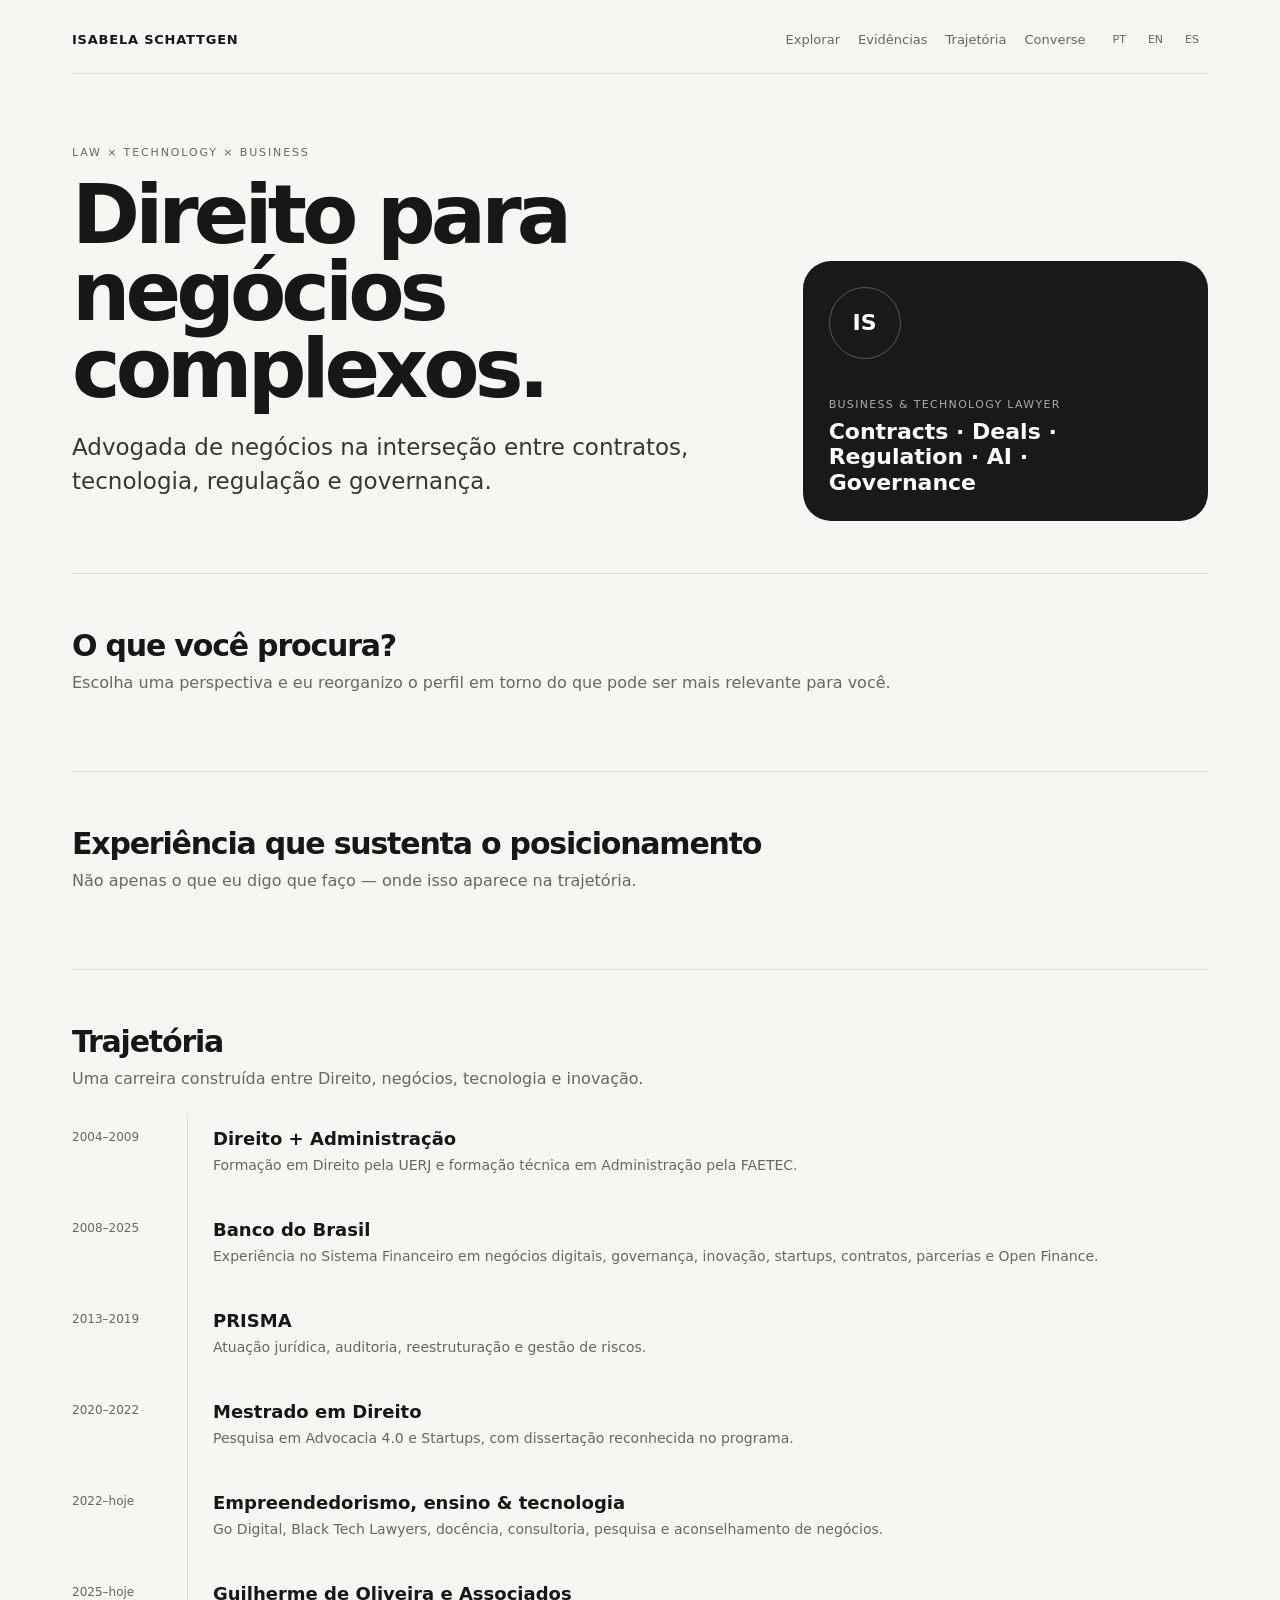
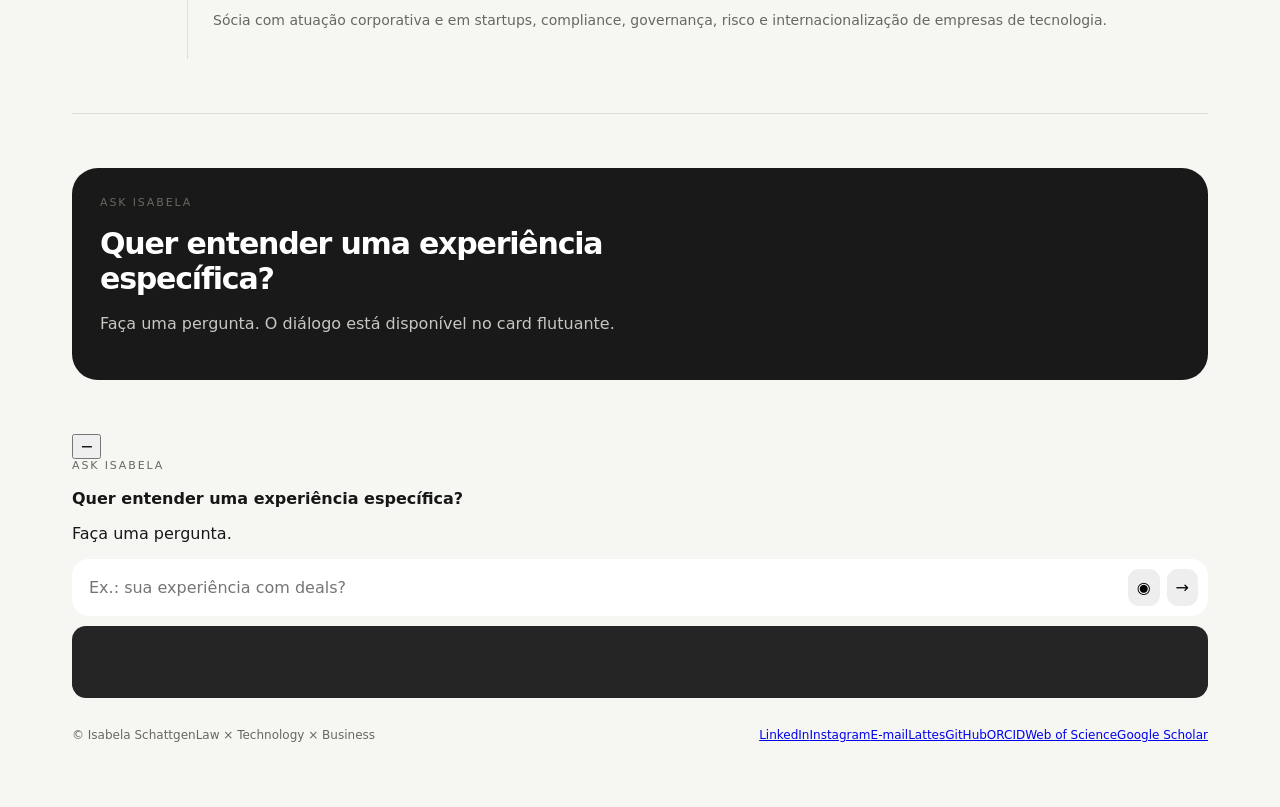
==== commit 5f60cea1: "fix: restore CSP-safe interactivity and add floating profile chat" ====
--- a/index.html
+++ b/index.html
@@ -20,19 +20,20 @@
 <link rel="stylesheet" href="./assets/styles.css">
 <script type="application/ld+json">{"@context":"https://schema.org","@type":"Person","name":"Isabela Schattgen","url":"https://isabelasantosadv.github.io/Portfolio-Profissional-Interativo/","jobTitle":"Business & Technology Lawyer","knowsAbout":["Business counseling","Contracts","Deals","Technology","Financial regulation","Open Finance","Governance","Compliance","Artificial Intelligence"]}</script></head>
 <body><a class="skip" href="#explore">Skip to content</a><div class="wrap">
-<nav><div class="logo">ISABELA SCHATTGEN</div><div class="navlinks"><a href="#explore" data-i="navExplore">Explorar</a><a href="#evidence" data-i="navEvidence">Evidências</a><a href="#trajectory" data-i="navTrajectory">Trajetória</a><a href="#ask" data-i="navAsk">Converse</a><div class="langs"><button aria-label="Português" onclick="setLang('pt')" id="lpt">PT</button><button aria-label="English" onclick="setLang('en')" id="len">EN</button><button aria-label="Español" onclick="setLang('es')" id="les">ES</button></div></div></nav>
+<nav><div class="logo">ISABELA SCHATTGEN</div><div class="navlinks"><a href="#explore" data-i="navExplore">Explorar</a><a href="#evidence" data-i="navEvidence">Evidências</a><a href="#trajectory" data-i="navTrajectory">Trajetória</a><a href="#ask" data-i="navAsk">Converse</a><div class="langs"><button aria-label="Português" data-lang="pt" id="lpt">PT</button><button aria-label="English" data-lang="en" id="len">EN</button><button aria-label="Español" data-lang="es" id="les">ES</button></div></div></nav>
 
 <header class="hero" id="profile"><div><div class="kicker">Law × Technology × Business</div><h1 data-i="tagline">Direito para negócios complexos.</h1><p class="lead" data-i="headline">Advogada de negócios na interseção entre contratos, tecnologia, regulação e governança.</p></div><div class="heroCard"><div class="avatar">IS</div><div><div class="mini">BUSINESS & TECHNOLOGY LAWYER</div><strong>Contracts · Deals · Regulation · AI · Governance</strong></div></div></header>
 
 <section class="section" id="explore"><h2 data-i="exploreTitle">O que você procura?</h2><p class="sub" data-i="exploreSub">Escolha uma perspectiva e eu reorganizo o perfil em torno do que pode ser mais relevante para você.</p><div class="grid" id="modes"></div></section>
 
-<section class="context" id="context"><div class="contextHead"><div><div class="kicker" data-i="contextKicker">Perfil adaptado</div><h2 class="contextTitle" id="modeTitle"></h2><p class="sub" id="modeIntro"></p></div><button class="reset" type="button" onclick="resetMode()" data-i="reset">Voltar ao perfil geral</button></div><div class="cols" id="modeEvidence"></div></section>
+<section class="context" id="context"><div class="contextHead"><div><div class="kicker" data-i="contextKicker">Perfil adaptado</div><h2 class="contextTitle" id="modeTitle"></h2><p class="sub" id="modeIntro"></p></div><button class="reset" type="button" data-action="resetMode" data-i="reset">Voltar ao perfil geral</button></div><div class="cols" id="modeEvidence"></div></section>
 
-<section class="section" id="evidence"><h2 data-i="evidenceTitle">Experiência que sustenta o posicionamento</h2><p class="sub" data-i="evidenceSub">Não apenas o que eu digo que faço — onde isso aparece na trajetória.</p><div class="proof" id="proof"></div></section>
+<section class="section" id="evidence"><h2 data-i="evidenceTitle">Experiência que sustenta o posicionamento</h2><p class="sub" data-i="evidenceSub">Não apenas o que eu digo que faço — onde isso aparece na trajetória.</p><div class="proof" id="proof"></div><div class="evidenceDetail" id="evidenceDetail" aria-live="polite"></div></section>
 
 <section class="section" id="trajectory"><h2 data-i="trajectoryTitle">Trajetória</h2><p class="sub" data-i="trajectorySub">Uma carreira construída entre Direito, negócios, tecnologia e inovação.</p><div class="timeline"><div class="time">2004–2009</div><div class="event"><h3 data-i="t1">Direito + Administração</h3><p data-i="t1p">Formação em Direito pela UERJ e formação técnica em Administração pela FAETEC.</p></div><div class="time">2008–2025</div><div class="event"><h3>Banco do Brasil</h3><p data-i="t2p">Experiência no Sistema Financeiro em negócios digitais, governança, inovação, startups, contratos, parcerias e Open Finance.</p></div><div class="time">2013–2019</div><div class="event"><h3>PRISMA</h3><p data-i="t3p">Atuação jurídica, auditoria, reestruturação e gestão de riscos.</p></div><div class="time">2020–2022</div><div class="event"><h3 data-i="t4">Mestrado em Direito</h3><p data-i="t4p">Pesquisa em Advocacia 4.0 e Startups, com dissertação reconhecida no programa.</p></div><div class="time">2022–hoje</div><div class="event"><h3 data-i="t5">Empreendedorismo, ensino & tecnologia</h3><p data-i="t5p">Go Digital, Black Tech Lawyers, docência, consultoria, pesquisa e aconselhamento de negócios.</p></div><div class="time">2025–hoje</div><div class="event"><h3>Guilherme de Oliveira e Associados</h3><p data-i="t6p">Sócia com atuação corporativa e em startups, compliance, governança, risco e internacionalização de empresas de tecnologia.</p></div></div></section>
 
-<section class="section" id="ask"><div class="chat"><div><div class="kicker" style="color:#aaa" data-i="askKicker">ASK ISABELA</div><h2 style="font-size:34px;letter-spacing:-.04em;margin:0" data-i="askTitle">Quer entender uma experiência específica?</h2><p data-i="askSub">Faça uma pergunta. Esta camada usa conteúdo estruturado e pode falar a resposta pelo navegador.</p></div><div><div class="chatbox"><input id="q" aria-label="Question" data-i-placeholder="placeholder" placeholder="Ex.: sua experiência com deals?"><button class="voice" type="button" onclick="speakAnswer()" data-i="voiceTitle" title="Ouvir resposta" aria-label="Ouvir resposta">◉</button><button class="send" type="button" onclick="ask()" data-i="sendTitle" title="Enviar pergunta" aria-label="Enviar pergunta">→</button></div><div class="answer" id="answer"></div></div></div></section>
-<footer><span>© Isabela Schattgen</span><span>Law × Technology × Business</span></footer>
+<section class="section chatSection" id="ask"><div class="chat"><div><div class="kicker" style="color:#aaa" data-i="askKicker">ASK ISABELA</div><h2 style="font-size:34px;letter-spacing:-.04em;margin:0" data-i="askTitle">Quer entender uma experiência específica?</h2><p data-i="askSub">Faça uma pergunta. O diálogo está disponível no card flutuante.</p></div></div></section>
+<div class="floatingChat" id="floatingChat"><button class="minimize" type="button" id="minimizeChat" aria-label="Minimizar">−</button><div class="chatBody"><div class="chatIntro"><div class="kicker" style="color:#aaa" data-i="askKicker">ASK ISABELA</div><strong data-i="askTitle">Quer entender uma experiência específica?</strong><p data-i="askSub">Faça uma pergunta.</p></div><div class="chatbox"><input id="qFloat" aria-label="Question" data-i-placeholder="placeholder" placeholder="Ex.: sua experiência com deals?"><button class="voice" type="button" data-action="speakAnswer">◉</button><button class="send" type="button" data-action="ask">→</button></div><div class="answer" id="answerFloat"></div></div></div>
+<footer><div><span>© Isabela Schattgen</span><span>Law × Technology × Business</span></div><div class="socialLinks"><a href="https://www.linkedin.com/in/isabelaschattgen/" target="_blank" rel="noopener noreferrer">LinkedIn</a><a href="https://www.instagram.com/isabelasantosadv_/" target="_blank" rel="noopener noreferrer">Instagram</a><a href="mailto:draisabelamariaferreira@gmail.com">E-mail</a><a href="http://lattes.cnpq.br/9267824305716826" target="_blank" rel="noopener noreferrer">Lattes</a><a href="https://github.com/isabelasantosadv" target="_blank" rel="noopener noreferrer">GitHub</a><a href="https://orcid.org/0009-0002-2062-1915" target="_blank" rel="noopener noreferrer">ORCID</a><a href="https://www.webofscience.com/wos/author/record/OGN-8088-2025" target="_blank" rel="noopener noreferrer">Web of Science</a><a href="https://scholar.google.com/citations?user=PnHzrMcAAAAJ&hl" target="_blank" rel="noopener noreferrer">Google Scholar</a></div></footer>
 </div>
-<script src="./assets/app.js" defer></script></body></html>+<script src="./assets/app.js" defer></script><script>/* no inline behavior: CSP-safe external handlers only */</script></body></html>
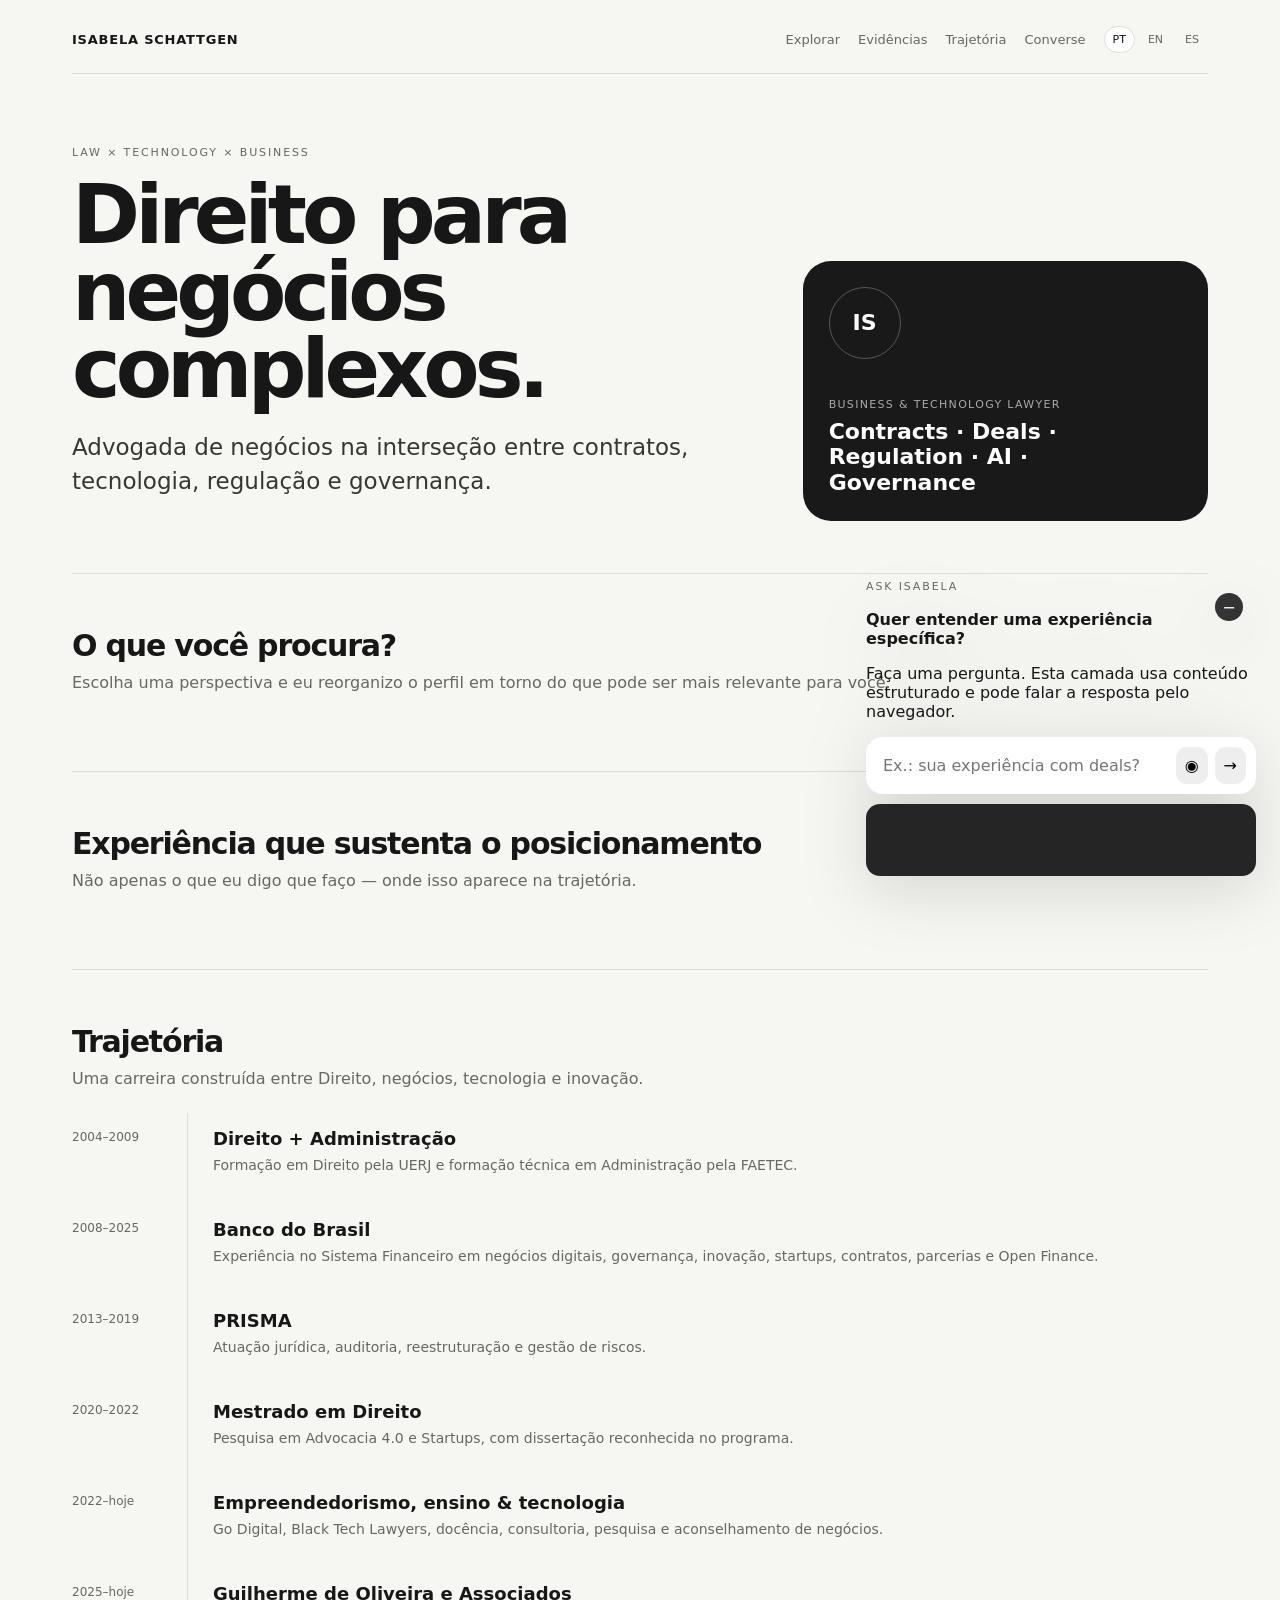
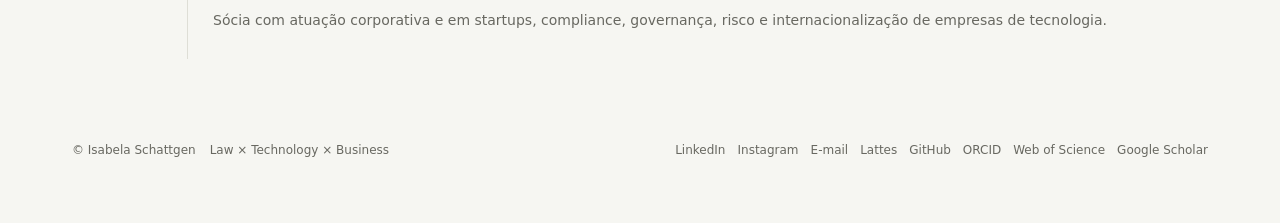
==== commit 8a9557f1: "fix: make floating assistant the conversation destination and remove CSP-blocked inline code" ====
--- a/index.html
+++ b/index.html
@@ -32,8 +32,7 @@
 
 <section class="section" id="trajectory"><h2 data-i="trajectoryTitle">Trajetória</h2><p class="sub" data-i="trajectorySub">Uma carreira construída entre Direito, negócios, tecnologia e inovação.</p><div class="timeline"><div class="time">2004–2009</div><div class="event"><h3 data-i="t1">Direito + Administração</h3><p data-i="t1p">Formação em Direito pela UERJ e formação técnica em Administração pela FAETEC.</p></div><div class="time">2008–2025</div><div class="event"><h3>Banco do Brasil</h3><p data-i="t2p">Experiência no Sistema Financeiro em negócios digitais, governança, inovação, startups, contratos, parcerias e Open Finance.</p></div><div class="time">2013–2019</div><div class="event"><h3>PRISMA</h3><p data-i="t3p">Atuação jurídica, auditoria, reestruturação e gestão de riscos.</p></div><div class="time">2020–2022</div><div class="event"><h3 data-i="t4">Mestrado em Direito</h3><p data-i="t4p">Pesquisa em Advocacia 4.0 e Startups, com dissertação reconhecida no programa.</p></div><div class="time">2022–hoje</div><div class="event"><h3 data-i="t5">Empreendedorismo, ensino & tecnologia</h3><p data-i="t5p">Go Digital, Black Tech Lawyers, docência, consultoria, pesquisa e aconselhamento de negócios.</p></div><div class="time">2025–hoje</div><div class="event"><h3>Guilherme de Oliveira e Associados</h3><p data-i="t6p">Sócia com atuação corporativa e em startups, compliance, governança, risco e internacionalização de empresas de tecnologia.</p></div></div></section>
 
-<section class="section chatSection" id="ask"><div class="chat"><div><div class="kicker" style="color:#aaa" data-i="askKicker">ASK ISABELA</div><h2 style="font-size:34px;letter-spacing:-.04em;margin:0" data-i="askTitle">Quer entender uma experiência específica?</h2><p data-i="askSub">Faça uma pergunta. O diálogo está disponível no card flutuante.</p></div></div></section>
-<div class="floatingChat" id="floatingChat"><button class="minimize" type="button" id="minimizeChat" aria-label="Minimizar">−</button><div class="chatBody"><div class="chatIntro"><div class="kicker" style="color:#aaa" data-i="askKicker">ASK ISABELA</div><strong data-i="askTitle">Quer entender uma experiência específica?</strong><p data-i="askSub">Faça uma pergunta.</p></div><div class="chatbox"><input id="qFloat" aria-label="Question" data-i-placeholder="placeholder" placeholder="Ex.: sua experiência com deals?"><button class="voice" type="button" data-action="speakAnswer">◉</button><button class="send" type="button" data-action="ask">→</button></div><div class="answer" id="answerFloat"></div></div></div>
+<div class="floatingChat" id="ask"><button class="minimize" type="button" id="minimizeChat" aria-label="Minimizar">−</button><div class="chatBody"><div class="chatIntro"><div class="kicker chatKicker" data-i="askKicker">ASK ISABELA</div><strong data-i="askTitle">Quer entender uma experiência específica?</strong><p data-i="askSub">Faça uma pergunta.</p></div><div class="chatbox"><input id="qFloat" aria-label="Question" data-i-placeholder="placeholder" placeholder="Ex.: sua experiência com deals?"><button class="voice" type="button" data-action="speakAnswer">◉</button><button class="send" type="button" data-action="ask">→</button></div><div class="answer" id="answerFloat"></div></div></div>
 <footer><div><span>© Isabela Schattgen</span><span>Law × Technology × Business</span></div><div class="socialLinks"><a href="https://www.linkedin.com/in/isabelaschattgen/" target="_blank" rel="noopener noreferrer">LinkedIn</a><a href="https://www.instagram.com/isabelasantosadv_/" target="_blank" rel="noopener noreferrer">Instagram</a><a href="mailto:draisabelamariaferreira@gmail.com">E-mail</a><a href="http://lattes.cnpq.br/9267824305716826" target="_blank" rel="noopener noreferrer">Lattes</a><a href="https://github.com/isabelasantosadv" target="_blank" rel="noopener noreferrer">GitHub</a><a href="https://orcid.org/0009-0002-2062-1915" target="_blank" rel="noopener noreferrer">ORCID</a><a href="https://www.webofscience.com/wos/author/record/OGN-8088-2025" target="_blank" rel="noopener noreferrer">Web of Science</a><a href="https://scholar.google.com/citations?user=PnHzrMcAAAAJ&hl" target="_blank" rel="noopener noreferrer">Google Scholar</a></div></footer>
 </div>
-<script src="./assets/app.js" defer></script><script>/* no inline behavior: CSP-safe external handlers only */</script></body></html>+<script src="./assets/app.js" defer></script></body></html>
--- a/assets/styles.css
+++ b/assets/styles.css
@@ -1,2 +1,5 @@
 :root{--bg:#f6f6f2;--ink:#171717;--muted:#686861;--line:#deded6;--card:#fff;--dark:#191919;--soft:#ecece6}
 *{box-sizing:border-box}html{scroll-behavior:smooth}body{margin:0;background:var(--bg);color:var(--ink);font-family:Inter,ui-sans-serif,system-ui,-apple-system,BlinkMacSystemFont,"Segoe UI",sans-serif}button,input{font:inherit}button{cursor:pointer}.skip{position:absolute;left:-9999px;top:auto}.skip:focus{left:18px;top:18px;background:#fff;padding:10px 14px;border:1px solid var(--line);border-radius:9px;z-index:20}.wrap{max-width:1180px;margin:auto;padding:22px 22px 65px}nav{display:flex;justify-content:space-between;align-items:center;border-bottom:1px solid var(--line);padding:4px 0 20px}.logo{font-weight:750;letter-spacing:.06em;font-size:13px}.navlinks{display:flex;gap:18px;align-items:center}.navlinks a{color:var(--muted);text-decoration:none;font-size:13px}.langs{display:flex;gap:4px}.langs button{border:1px solid transparent;background:transparent;border-radius:999px;padding:6px 8px;color:var(--muted);font-size:11px}.langs button.active{border-color:var(--line);color:var(--ink);background:#fff}.hero{padding:72px 0 52px;display:grid;grid-template-columns:1.25fr .75fr;gap:55px;align-items:end}.kicker{font-size:11px;letter-spacing:.17em;text-transform:uppercase;color:var(--muted);margin-bottom:17px}h1{font-size:clamp(46px,7vw,82px);line-height:.94;letter-spacing:-.06em;margin:0 0 24px;max-width:850px}.lead{font-size:clamp(18px,2vw,23px);line-height:1.45;max-width:780px;color:#363632}.heroCard{background:var(--dark);color:#fff;border-radius:28px;padding:26px;min-height:260px;display:flex;flex-direction:column;justify-content:space-between}.avatar{width:72px;height:72px;border:1px solid #fff4;border-radius:50%;display:grid;place-items:center;font-weight:700;font-size:22px}.heroCard .mini{font-size:11px;color:#aaa;letter-spacing:.12em}.heroCard strong{display:block;font-size:22px;line-height:1.15;margin-top:8px}.section{padding:54px 0;border-top:1px solid var(--line)}.section h2{font-size:30px;letter-spacing:-.04em;margin:0 0 8px}.sub{color:var(--muted);margin:0 0 22px;line-height:1.5}.grid{display:grid;grid-template-columns:repeat(3,1fr);gap:12px}.card{background:var(--card);border:1px solid var(--line);border-radius:18px;padding:21px;text-align:left;transition:.18s}.card:hover{transform:translateY(-2px);border-color:#aaa}.role{font-weight:700;margin-bottom:7px}.desc{font-size:14px;color:var(--muted);line-height:1.5}.pill{display:inline-block;margin-top:14px;padding:6px 9px;border-radius:999px;background:var(--soft);font-size:10px;color:#555}.context{display:none;padding:35px 0 52px}.context.active{display:block}.contextHead{display:flex;justify-content:space-between;gap:20px;align-items:start}.contextTitle{font-size:40px;letter-spacing:-.05em;margin:0 0 7px}.reset{border:1px solid var(--line);background:transparent;border-radius:999px;padding:9px 14px}.cols{display:grid;grid-template-columns:1fr 1fr;gap:13px}.evidence{border-top:1px solid var(--line);padding:17px 0}.evidence b{display:block;margin-bottom:6px}.evidence p{margin:0;color:var(--muted);font-size:14px;line-height:1.5}.timeline{display:grid;grid-template-columns:115px 1fr}.time{color:var(--muted);font-size:12px;padding:17px 0}.event{border-left:1px solid var(--line);padding:15px 0 28px 25px}.event h3{margin:0 0 6px;font-size:18px}.event p{margin:0;color:var(--muted);line-height:1.5;font-size:14px}.proof{display:grid;grid-template-columns:repeat(3,1fr);gap:12px}.proof .card{min-height:135px}.chat{background:var(--dark);color:#fff;border-radius:26px;padding:28px;display:grid;grid-template-columns:1fr 1fr;gap:30px}.chat p{color:#c7c7c2;line-height:1.5}.chatbox{background:#fff;color:#111;border-radius:17px;padding:10px;display:flex;gap:7px}.chatbox input{border:0;outline:0;flex:1;padding:7px}.send,.voice{border:0;background:#eee;border-radius:11px;padding:9px}.answer{margin-top:10px;background:#252525;border-radius:14px;padding:14px;color:#ddd;min-height:72px;line-height:1.5;font-size:14px}footer{padding-top:30px;color:var(--muted);font-size:12px;display:flex;justify-content:space-between;gap:15px}@media(max-width:800px){.hero{grid-template-columns:1fr;padding-top:48px}.grid,.proof{grid-template-columns:1fr 1fr}.cols,.chat{grid-template-columns:1fr}.navlinks>a{display:none}.timeline{grid-template-columns:80px 1fr}}@media(max-width:520px){.wrap{padding:17px 16px 55px}.grid,.proof{grid-template-columns:1fr}h1{font-size:48px}.heroCard{min-height:210px}.contextHead{display:block}.reset{margin-top:18px}}
+
+.modeCard,.evidenceCard{text-decoration:none;width:100%;font:inherit}.modeCard:focus-visible,.evidenceCard:focus-visible,.reset:focus-visible,.socialLinks a:focus-visible{outline:2px solid #171717;outline-offset:3px}.modeCard .pill,.evidenceCard .pill{transition:.18s}.modeCard:hover .pill,.evidenceCard:hover .pill{background:#171717;color:#fff}.evidenceDetail{display:none;margin-top:14px;background:#fff;border:1px solid var(--line);border-radius:20px;padding:24px}.evidenceDetail.active{display:block}.detailKicker{font-size:10px;letter-spacing:.14em;text-transform:uppercase;color:var(--muted);margin-bottom:8px}.evidenceDetail h3{margin:0 0 8px;font-size:22px}.evidenceDetail p{margin:0;color:var(--muted);line-height:1.55}.detailActions{display:flex;gap:14px;flex-wrap:wrap;margin-top:16px}.detailActions a{color:var(--ink);font-size:13px;text-decoration:none;border-bottom:1px solid var(--line);padding-bottom:3px}.floatingChat{position:fixed;right:24px;bottom:24px;width:min(390px,calc(100vw - 32px));z-index:15;filter:drop-shadow(0 14px 32px #0002)}.floatingChat .chat{padding:18px;border-radius:22px;grid-template-columns:1fr;gap:12px}.floatingChat .chat h2{font-size:22px!important}.floatingChat .chat p{margin:6px 0 0;font-size:12px}.floatingChat .answer{max-height:110px;overflow:auto}.floatingChat .minimize{position:absolute;right:13px;top:13px;border:0;background:#333;color:#fff;border-radius:50%;width:28px;height:28px;cursor:pointer}.floatingChat.minimized .chatBody{display:none}.floatingChat.minimized{width:170px}.floatingChat.minimized .chat{padding:12px}.floatingChat.minimized .chatIntro{display:none}.floatingChat.minimized .minimize{position:static;float:right}.socialLinks{display:flex;gap:12px;flex-wrap:wrap;justify-content:flex-end}.socialLinks a{color:var(--muted);text-decoration:none;border-bottom:1px solid transparent}.socialLinks a:hover{color:var(--ink);border-color:var(--line)}footer>div{display:flex;gap:14px;align-items:center;flex-wrap:wrap}
+@media(max-width:800px){.floatingChat{right:12px;bottom:12px}.socialLinks{justify-content:flex-start}footer{display:block}footer>div+div{margin-top:12px}}
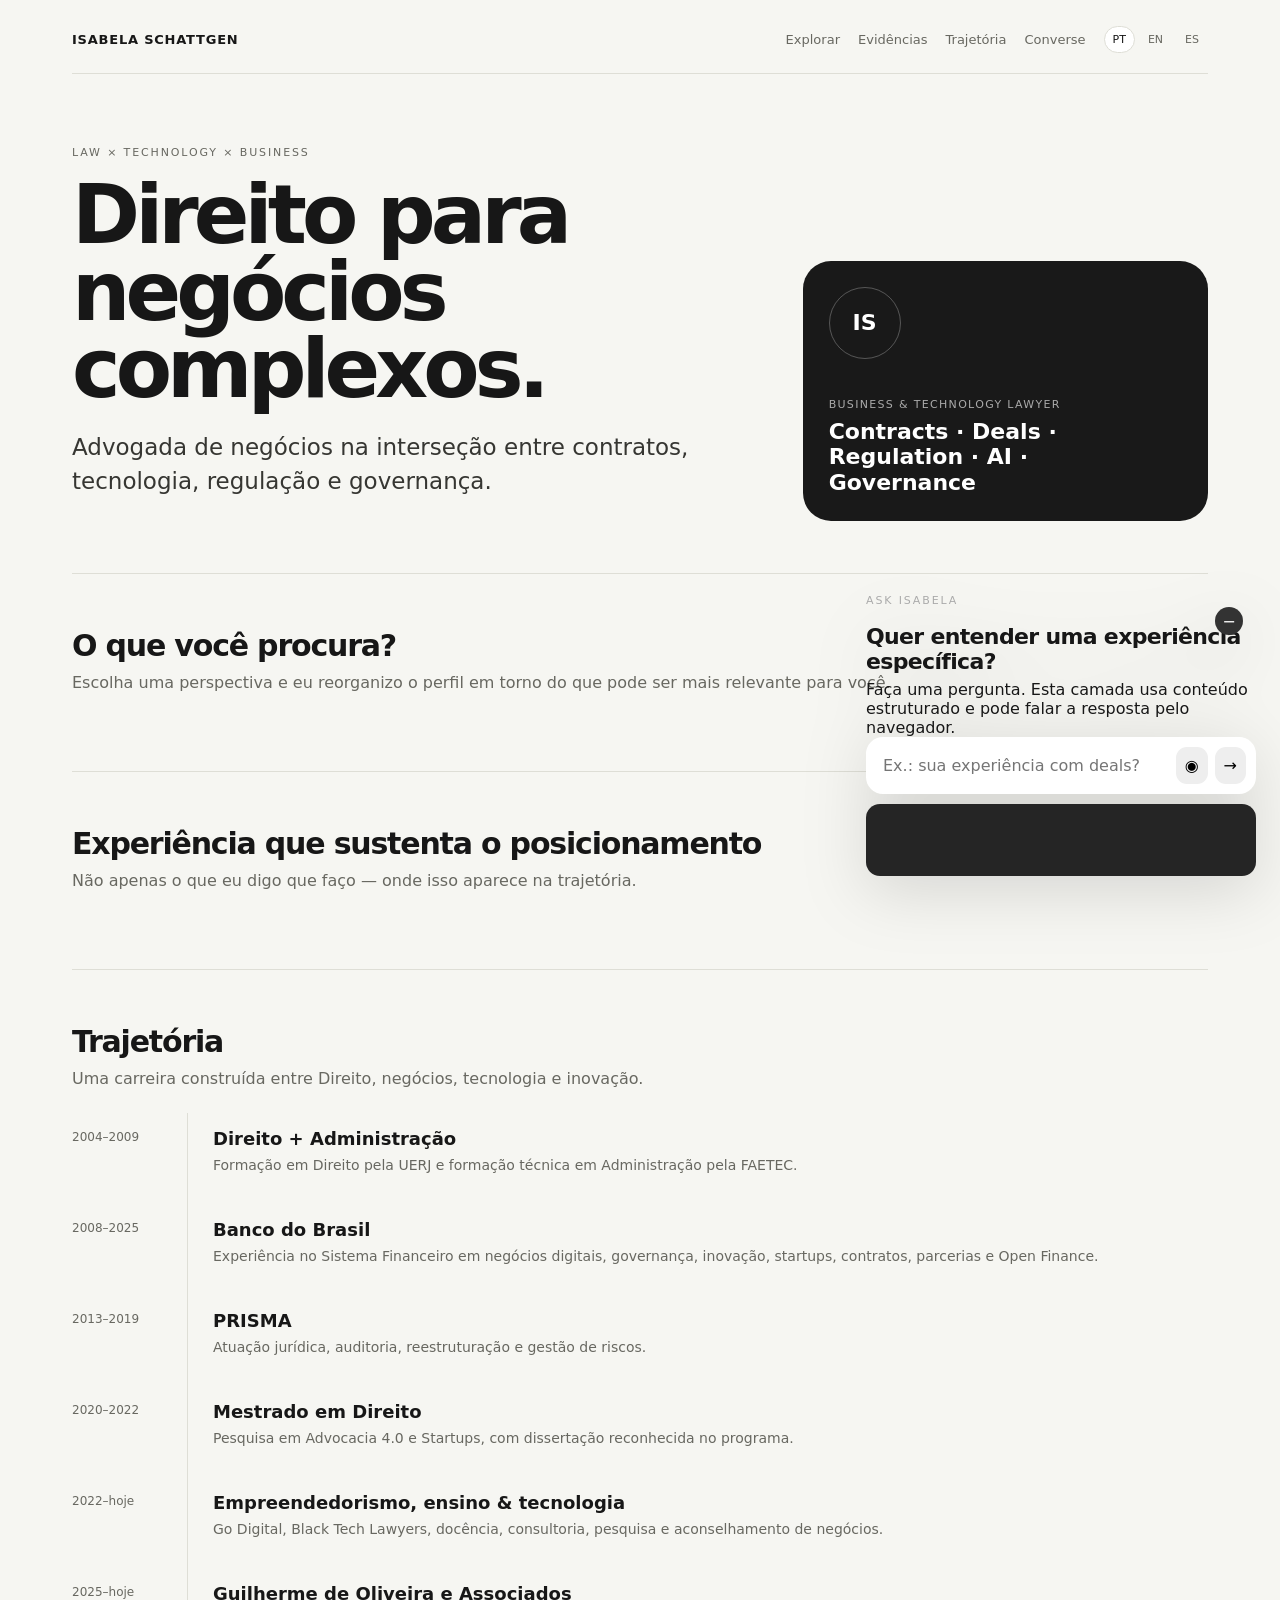
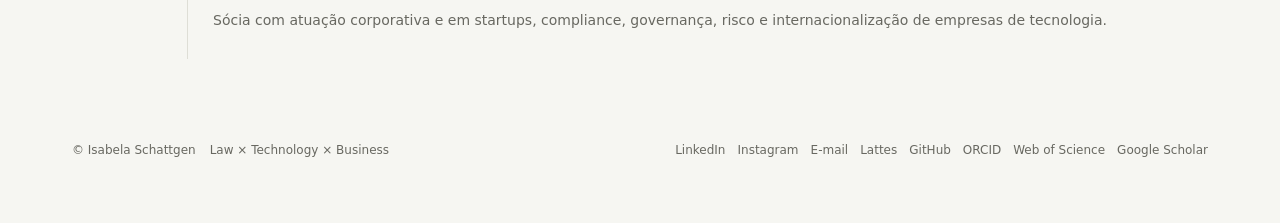
==== commit 2cdf7951: "security: remove CSP-blocked inline JSON-LD script" ====
--- a/index.html
+++ b/index.html
@@ -18,7 +18,7 @@
 <meta http-equiv="Referrer-Policy" content="strict-origin-when-cross-origin">
 <meta http-equiv="Permissions-Policy" content="camera=(), microphone=(), geolocation=(), payment=(), usb=(), browsing-topics=()"><title>Isabela Schattgen — Business & Technology Lawyer</title>
 <link rel="stylesheet" href="./assets/styles.css">
-<script type="application/ld+json">{"@context":"https://schema.org","@type":"Person","name":"Isabela Schattgen","url":"https://isabelasantosadv.github.io/Portfolio-Profissional-Interativo/","jobTitle":"Business & Technology Lawyer","knowsAbout":["Business counseling","Contracts","Deals","Technology","Financial regulation","Open Finance","Governance","Compliance","Artificial Intelligence"]}</script></head>
+</head>
 <body><a class="skip" href="#explore">Skip to content</a><div class="wrap">
 <nav><div class="logo">ISABELA SCHATTGEN</div><div class="navlinks"><a href="#explore" data-i="navExplore">Explorar</a><a href="#evidence" data-i="navEvidence">Evidências</a><a href="#trajectory" data-i="navTrajectory">Trajetória</a><a href="#ask" data-i="navAsk">Converse</a><div class="langs"><button aria-label="Português" data-lang="pt" id="lpt">PT</button><button aria-label="English" data-lang="en" id="len">EN</button><button aria-label="Español" data-lang="es" id="les">ES</button></div></div></nav>
 
--- a/assets/styles.css
+++ b/assets/styles.css
@@ -3,3 +3,4 @@
 
 .modeCard,.evidenceCard{text-decoration:none;width:100%;font:inherit}.modeCard:focus-visible,.evidenceCard:focus-visible,.reset:focus-visible,.socialLinks a:focus-visible{outline:2px solid #171717;outline-offset:3px}.modeCard .pill,.evidenceCard .pill{transition:.18s}.modeCard:hover .pill,.evidenceCard:hover .pill{background:#171717;color:#fff}.evidenceDetail{display:none;margin-top:14px;background:#fff;border:1px solid var(--line);border-radius:20px;padding:24px}.evidenceDetail.active{display:block}.detailKicker{font-size:10px;letter-spacing:.14em;text-transform:uppercase;color:var(--muted);margin-bottom:8px}.evidenceDetail h3{margin:0 0 8px;font-size:22px}.evidenceDetail p{margin:0;color:var(--muted);line-height:1.55}.detailActions{display:flex;gap:14px;flex-wrap:wrap;margin-top:16px}.detailActions a{color:var(--ink);font-size:13px;text-decoration:none;border-bottom:1px solid var(--line);padding-bottom:3px}.floatingChat{position:fixed;right:24px;bottom:24px;width:min(390px,calc(100vw - 32px));z-index:15;filter:drop-shadow(0 14px 32px #0002)}.floatingChat .chat{padding:18px;border-radius:22px;grid-template-columns:1fr;gap:12px}.floatingChat .chat h2{font-size:22px!important}.floatingChat .chat p{margin:6px 0 0;font-size:12px}.floatingChat .answer{max-height:110px;overflow:auto}.floatingChat .minimize{position:absolute;right:13px;top:13px;border:0;background:#333;color:#fff;border-radius:50%;width:28px;height:28px;cursor:pointer}.floatingChat.minimized .chatBody{display:none}.floatingChat.minimized{width:170px}.floatingChat.minimized .chat{padding:12px}.floatingChat.minimized .chatIntro{display:none}.floatingChat.minimized .minimize{position:static;float:right}.socialLinks{display:flex;gap:12px;flex-wrap:wrap;justify-content:flex-end}.socialLinks a{color:var(--muted);text-decoration:none;border-bottom:1px solid transparent}.socialLinks a:hover{color:var(--ink);border-color:var(--line)}footer>div{display:flex;gap:14px;align-items:center;flex-wrap:wrap}
 @media(max-width:800px){.floatingChat{right:12px;bottom:12px}.socialLinks{justify-content:flex-start}footer{display:block}footer>div+div{margin-top:12px}}
+.chatKicker{color:#aaa}.floatingChat .chatBody>strong,.floatingChat strong{font-size:22px;letter-spacing:-.03em}.floatingChat .chatIntro p{margin:6px 0 0}
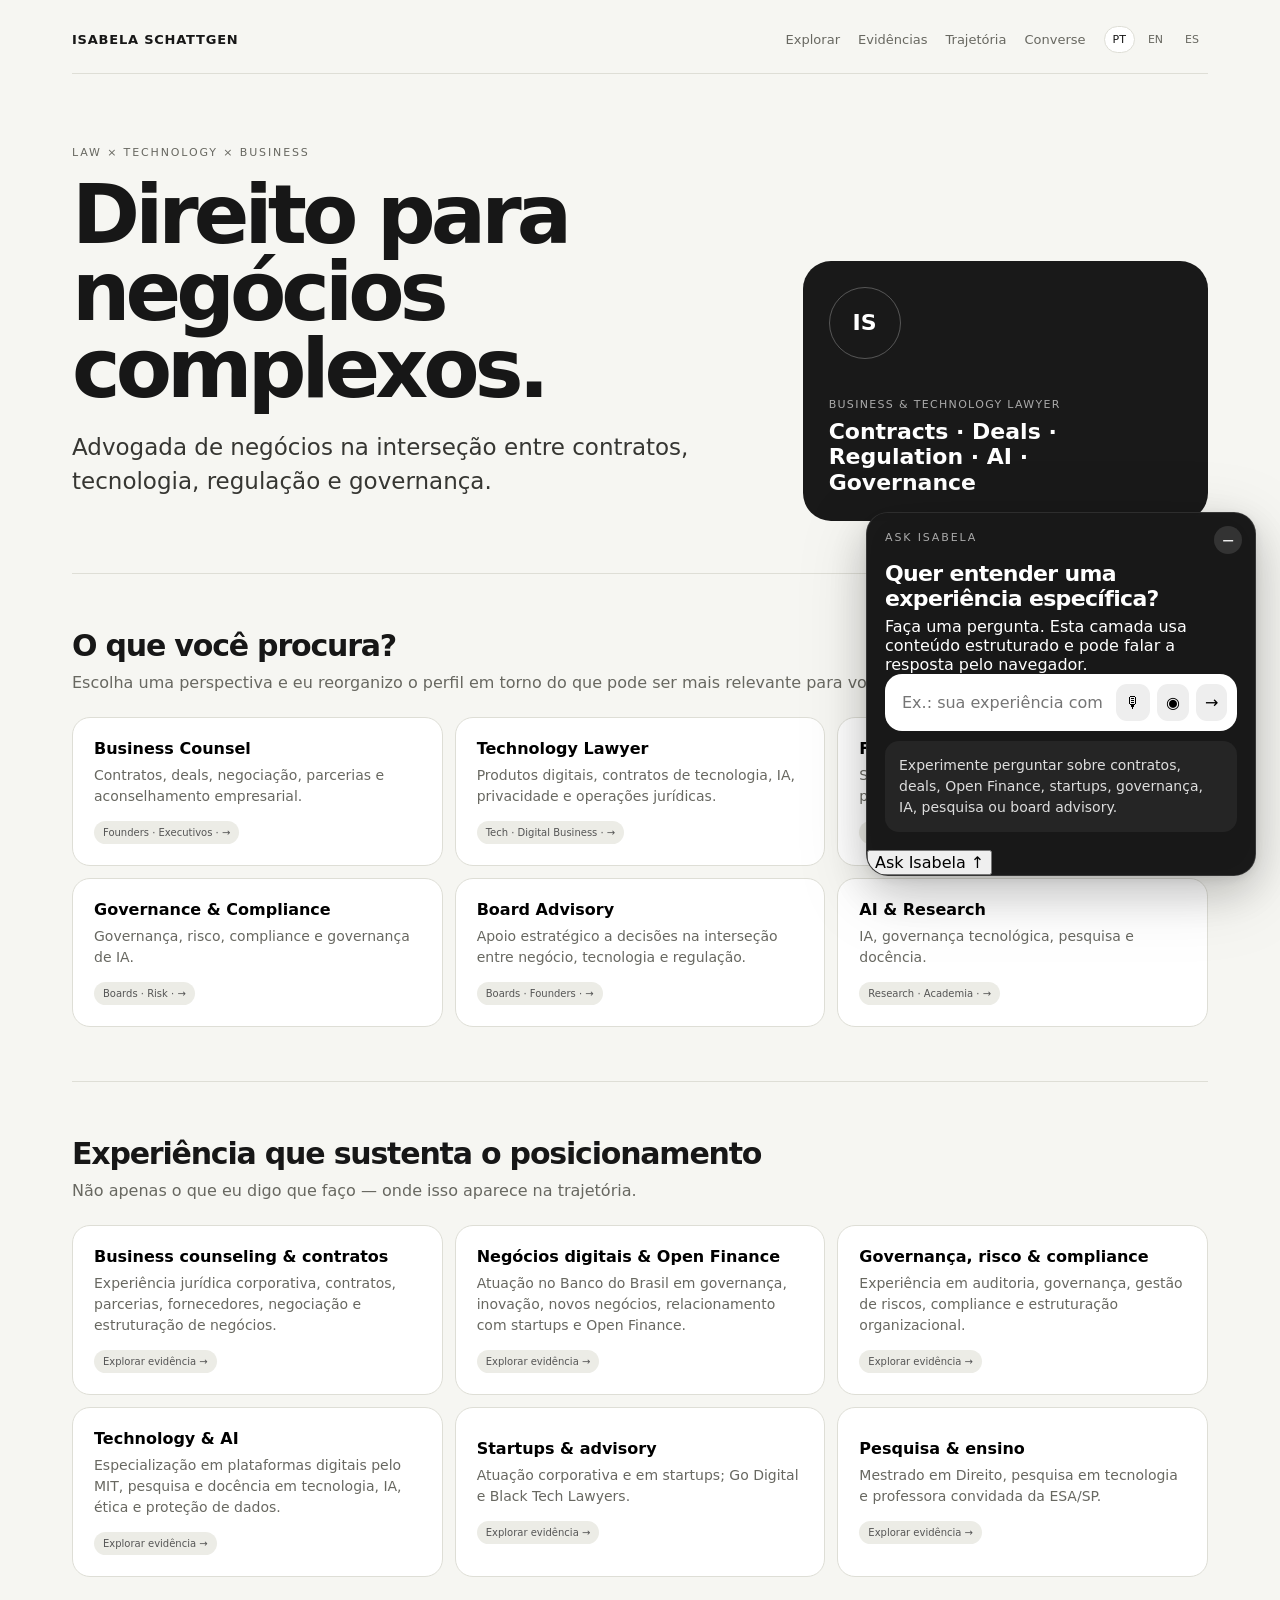
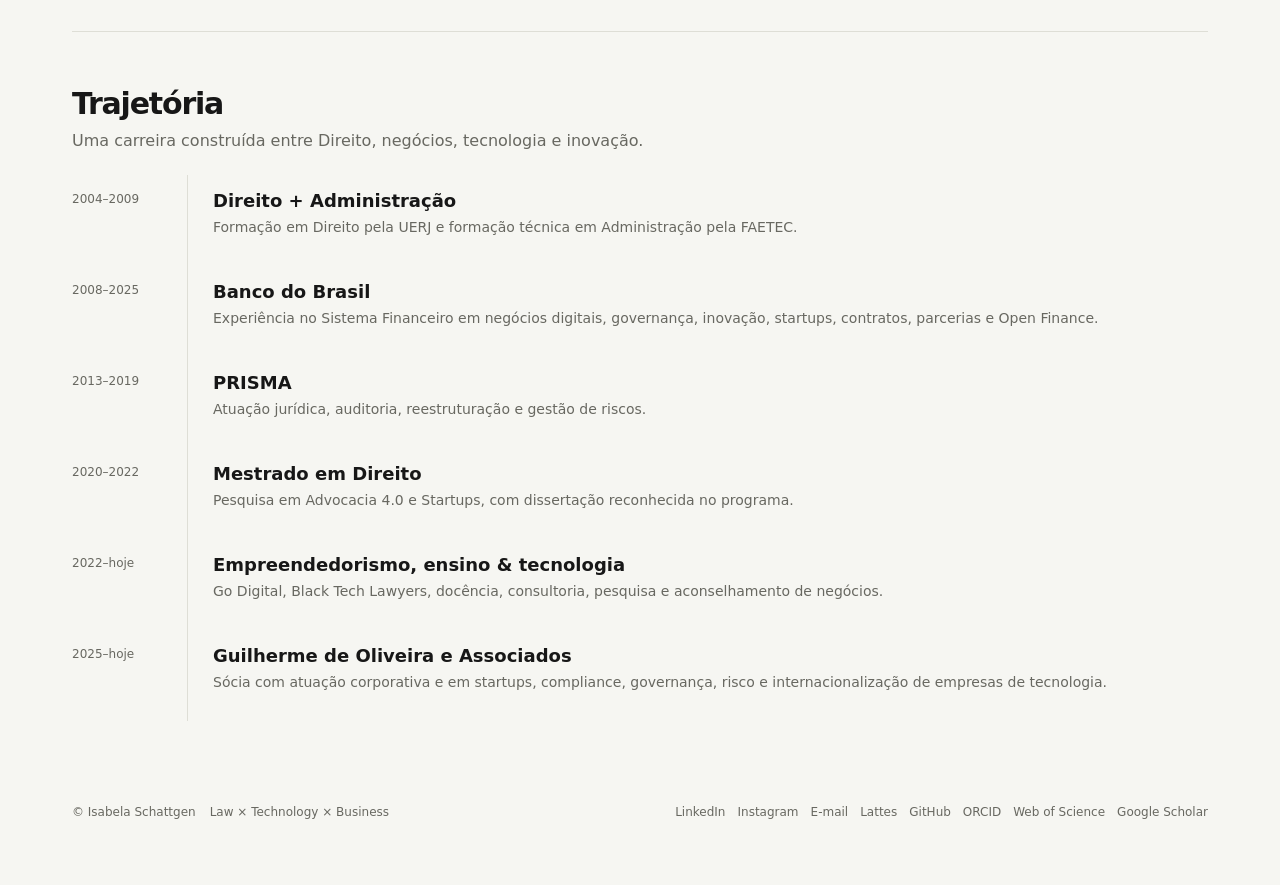
==== commit 014c2ccb: "Add accessible chat restore and explicit voice input controls" ====
--- a/index.html
+++ b/index.html
@@ -16,7 +16,7 @@
 <meta property="og:site_name" content="Isabela Schattgen — Interactive Professional Portfolio">
 <meta name="theme-color" content="#171717"><meta http-equiv="Content-Security-Policy" content="default-src 'self'; script-src 'self'; style-src 'self'; connect-src 'self'; img-src 'self' data:; font-src 'self'; object-src 'none'; base-uri 'self'; form-action 'none'; frame-src 'none';">
 <meta http-equiv="Referrer-Policy" content="strict-origin-when-cross-origin">
-<meta http-equiv="Permissions-Policy" content="camera=(), microphone=(), geolocation=(), payment=(), usb=(), browsing-topics=()"><title>Isabela Schattgen — Business & Technology Lawyer</title>
+<meta http-equiv="Permissions-Policy" content="camera=(), microphone=(self), geolocation=(), payment=(), usb=(), browsing-topics=()"><title>Isabela Schattgen — Business & Technology Lawyer</title>
 <link rel="stylesheet" href="./assets/styles.css">
 </head>
 <body><a class="skip" href="#explore">Skip to content</a><div class="wrap">
@@ -32,7 +32,7 @@
 
 <section class="section" id="trajectory"><h2 data-i="trajectoryTitle">Trajetória</h2><p class="sub" data-i="trajectorySub">Uma carreira construída entre Direito, negócios, tecnologia e inovação.</p><div class="timeline"><div class="time">2004–2009</div><div class="event"><h3 data-i="t1">Direito + Administração</h3><p data-i="t1p">Formação em Direito pela UERJ e formação técnica em Administração pela FAETEC.</p></div><div class="time">2008–2025</div><div class="event"><h3>Banco do Brasil</h3><p data-i="t2p">Experiência no Sistema Financeiro em negócios digitais, governança, inovação, startups, contratos, parcerias e Open Finance.</p></div><div class="time">2013–2019</div><div class="event"><h3>PRISMA</h3><p data-i="t3p">Atuação jurídica, auditoria, reestruturação e gestão de riscos.</p></div><div class="time">2020–2022</div><div class="event"><h3 data-i="t4">Mestrado em Direito</h3><p data-i="t4p">Pesquisa em Advocacia 4.0 e Startups, com dissertação reconhecida no programa.</p></div><div class="time">2022–hoje</div><div class="event"><h3 data-i="t5">Empreendedorismo, ensino & tecnologia</h3><p data-i="t5p">Go Digital, Black Tech Lawyers, docência, consultoria, pesquisa e aconselhamento de negócios.</p></div><div class="time">2025–hoje</div><div class="event"><h3>Guilherme de Oliveira e Associados</h3><p data-i="t6p">Sócia com atuação corporativa e em startups, compliance, governança, risco e internacionalização de empresas de tecnologia.</p></div></div></section>
 
-<div class="floatingChat" id="ask"><button class="minimize" type="button" id="minimizeChat" aria-label="Minimizar">−</button><div class="chatBody"><div class="chatIntro"><div class="kicker chatKicker" data-i="askKicker">ASK ISABELA</div><strong data-i="askTitle">Quer entender uma experiência específica?</strong><p data-i="askSub">Faça uma pergunta.</p></div><div class="chatbox"><input id="qFloat" aria-label="Question" data-i-placeholder="placeholder" placeholder="Ex.: sua experiência com deals?"><button class="voice" type="button" data-action="speakAnswer">◉</button><button class="send" type="button" data-action="ask">→</button></div><div class="answer" id="answerFloat"></div></div></div>
+<section class="floatingChat" id="ask" aria-label="Ask Isabela"><button class="minimize" type="button" id="minimizeChat" aria-label="Minimizar Ask Isabela" aria-expanded="true">−</button><div class="chatBody"><div class="chatIntro"><div class="kicker chatKicker" data-i="askKicker">ASK ISABELA</div><strong data-i="askTitle">Quer entender uma experiência específica?</strong><p data-i="askSub">Faça uma pergunta.</p></div><div class="chatbox"><input id="qFloat" aria-label="Question" data-i-placeholder="placeholder" placeholder="Ex.: sua experiência com deals?"><button class="voice" type="button" data-action="startVoiceInput" aria-label="Falar pergunta" title="Falar pergunta">🎙</button><button class="voice" type="button" data-action="speakAnswer" aria-label="Ouvir resposta" title="Ouvir resposta">◉</button><button class="send" type="button" data-action="ask" aria-label="Enviar pergunta">→</button></div><div class="voiceStatus" id="voiceStatus" role="status" aria-live="polite"></div><div class="answer" id="answerFloat" aria-live="polite"></div></div><button class="restoreChat" type="button" id="restoreChat" aria-label="Abrir Ask Isabela">Ask Isabela <span aria-hidden="true">↑</span></button></section>
 <footer><div><span>© Isabela Schattgen</span><span>Law × Technology × Business</span></div><div class="socialLinks"><a href="https://www.linkedin.com/in/isabelaschattgen/" target="_blank" rel="noopener noreferrer">LinkedIn</a><a href="https://www.instagram.com/isabelasantosadv_/" target="_blank" rel="noopener noreferrer">Instagram</a><a href="mailto:draisabelamariaferreira@gmail.com">E-mail</a><a href="http://lattes.cnpq.br/9267824305716826" target="_blank" rel="noopener noreferrer">Lattes</a><a href="https://github.com/isabelasantosadv" target="_blank" rel="noopener noreferrer">GitHub</a><a href="https://orcid.org/0009-0002-2062-1915" target="_blank" rel="noopener noreferrer">ORCID</a><a href="https://www.webofscience.com/wos/author/record/OGN-8088-2025" target="_blank" rel="noopener noreferrer">Web of Science</a><a href="https://scholar.google.com/citations?user=PnHzrMcAAAAJ&hl" target="_blank" rel="noopener noreferrer">Google Scholar</a></div></footer>
 </div>
 <script src="./assets/app.js" defer></script></body></html>
--- a/assets/styles.css
+++ b/assets/styles.css
@@ -3,4 +3,38 @@
 
 .modeCard,.evidenceCard{text-decoration:none;width:100%;font:inherit}.modeCard:focus-visible,.evidenceCard:focus-visible,.reset:focus-visible,.socialLinks a:focus-visible{outline:2px solid #171717;outline-offset:3px}.modeCard .pill,.evidenceCard .pill{transition:.18s}.modeCard:hover .pill,.evidenceCard:hover .pill{background:#171717;color:#fff}.evidenceDetail{display:none;margin-top:14px;background:#fff;border:1px solid var(--line);border-radius:20px;padding:24px}.evidenceDetail.active{display:block}.detailKicker{font-size:10px;letter-spacing:.14em;text-transform:uppercase;color:var(--muted);margin-bottom:8px}.evidenceDetail h3{margin:0 0 8px;font-size:22px}.evidenceDetail p{margin:0;color:var(--muted);line-height:1.55}.detailActions{display:flex;gap:14px;flex-wrap:wrap;margin-top:16px}.detailActions a{color:var(--ink);font-size:13px;text-decoration:none;border-bottom:1px solid var(--line);padding-bottom:3px}.floatingChat{position:fixed;right:24px;bottom:24px;width:min(390px,calc(100vw - 32px));z-index:15;filter:drop-shadow(0 14px 32px #0002)}.floatingChat .chat{padding:18px;border-radius:22px;grid-template-columns:1fr;gap:12px}.floatingChat .chat h2{font-size:22px!important}.floatingChat .chat p{margin:6px 0 0;font-size:12px}.floatingChat .answer{max-height:110px;overflow:auto}.floatingChat .minimize{position:absolute;right:13px;top:13px;border:0;background:#333;color:#fff;border-radius:50%;width:28px;height:28px;cursor:pointer}.floatingChat.minimized .chatBody{display:none}.floatingChat.minimized{width:170px}.floatingChat.minimized .chat{padding:12px}.floatingChat.minimized .chatIntro{display:none}.floatingChat.minimized .minimize{position:static;float:right}.socialLinks{display:flex;gap:12px;flex-wrap:wrap;justify-content:flex-end}.socialLinks a{color:var(--muted);text-decoration:none;border-bottom:1px solid transparent}.socialLinks a:hover{color:var(--ink);border-color:var(--line)}footer>div{display:flex;gap:14px;align-items:center;flex-wrap:wrap}
 @media(max-width:800px){.floatingChat{right:12px;bottom:12px}.socialLinks{justify-content:flex-start}footer{display:block}footer>div+div{margin-top:12px}}
-.chatKicker{color:#aaa}.floatingChat .chatBody>strong,.floatingChat strong{font-size:22px;letter-spacing:-.03em}.floatingChat .chatIntro p{margin:6px 0 0}+.chatKicker{color:#aaa}.floatingChat .chatBody>strong,.floatingChat strong{font-size:22px;letter-spacing:-.03em}.floatingChat .chatIntro p{margin:6px 0 0}
+
+/* Ask Isabela: isolate the floating interface from page text without changing its behavior. */
+.floatingChat{
+  isolation:isolate;
+  background:rgba(25,25,25,.96);
+  color:#fff;
+  border:1px solid rgba(255,255,255,.09);
+  border-radius:22px;
+  box-shadow:0 16px 44px rgba(0,0,0,.16),0 3px 12px rgba(0,0,0,.08);
+  overflow:hidden;
+}
+.floatingChat::before{
+  content:"";
+  position:absolute;
+  inset:0;
+  z-index:-1;
+  background:rgba(25,25,25,.82);
+  backdrop-filter:blur(18px) saturate(115%);
+  -webkit-backdrop-filter:blur(18px) saturate(115%);
+  pointer-events:none;
+}
+.floatingChat .chatBody{
+  position:relative;
+  z-index:1;
+  padding:18px;
+}
+.floatingChat.minimized{
+  background:rgba(25,25,25,.97);
+  overflow:hidden;
+}
+.floatingChat.minimized .chatBody{display:none}
+@media(max-width:800px){
+  .floatingChat{right:12px;bottom:12px}
+}
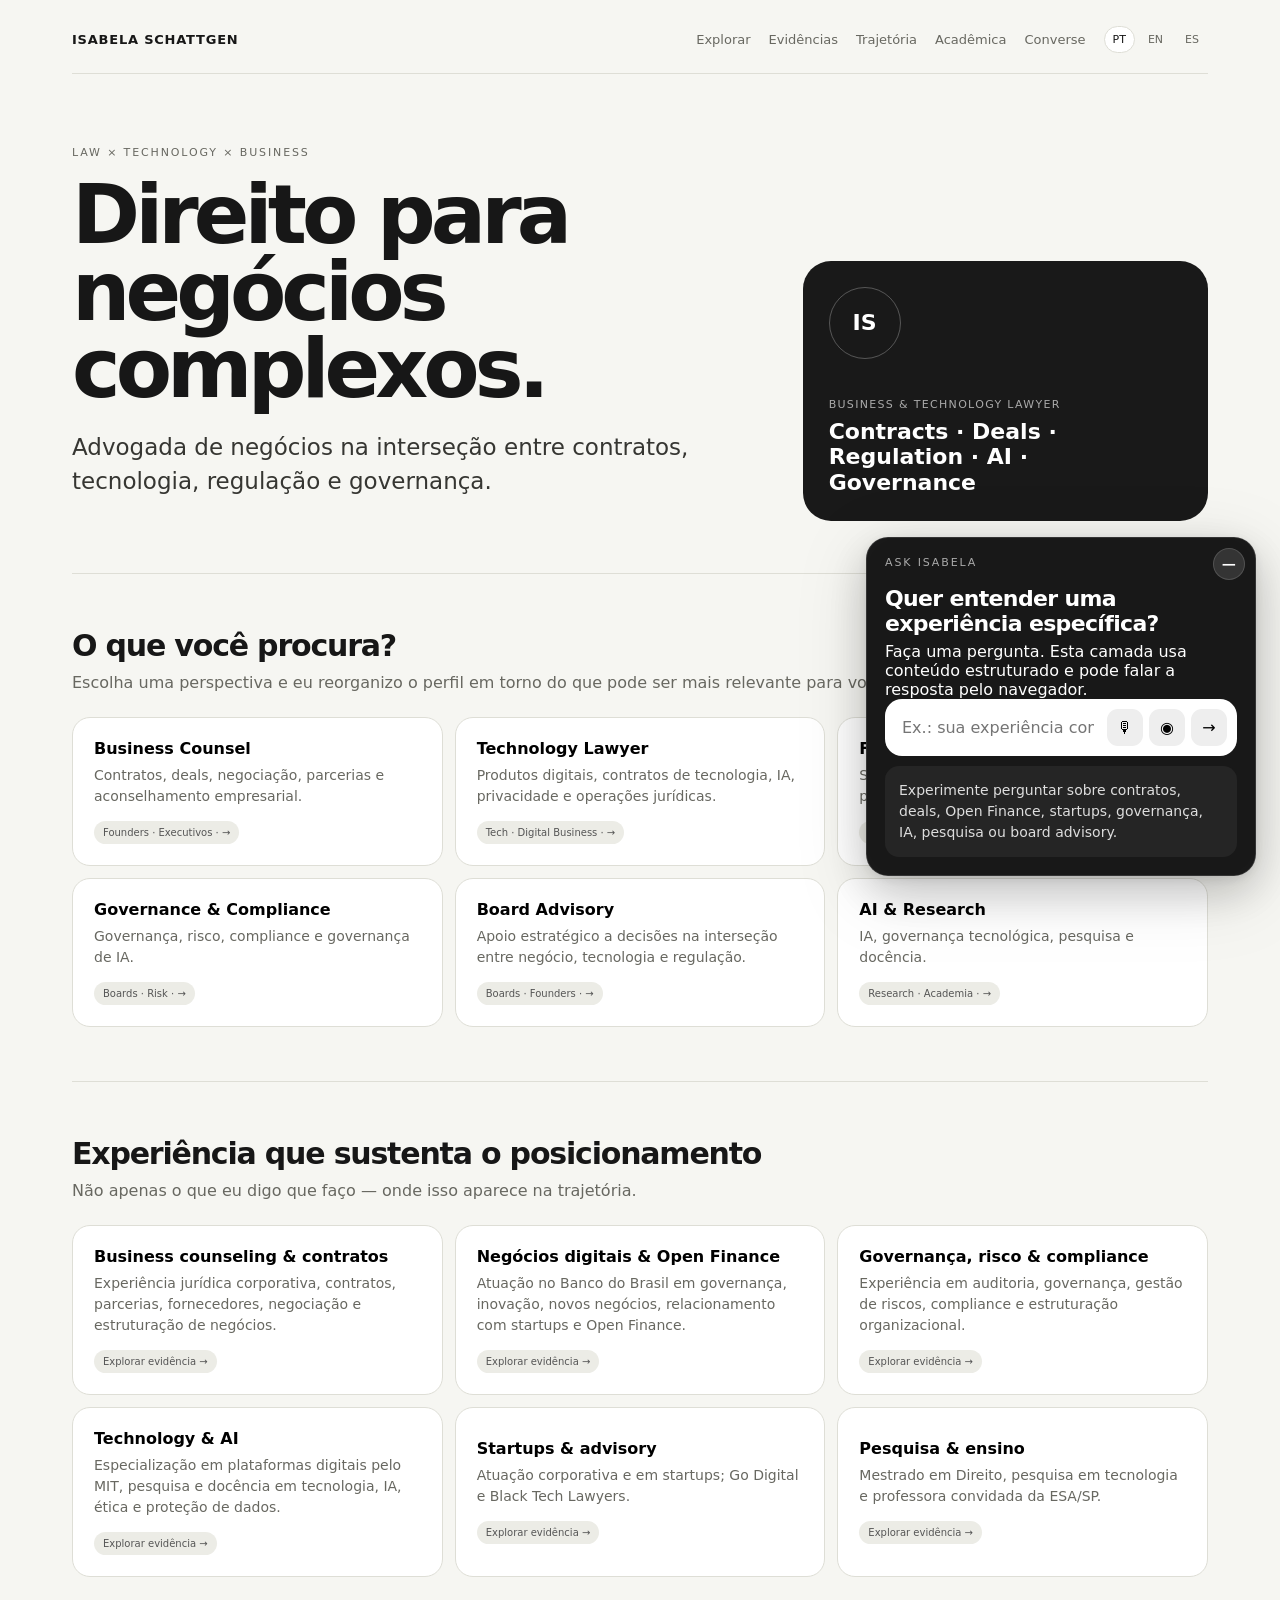
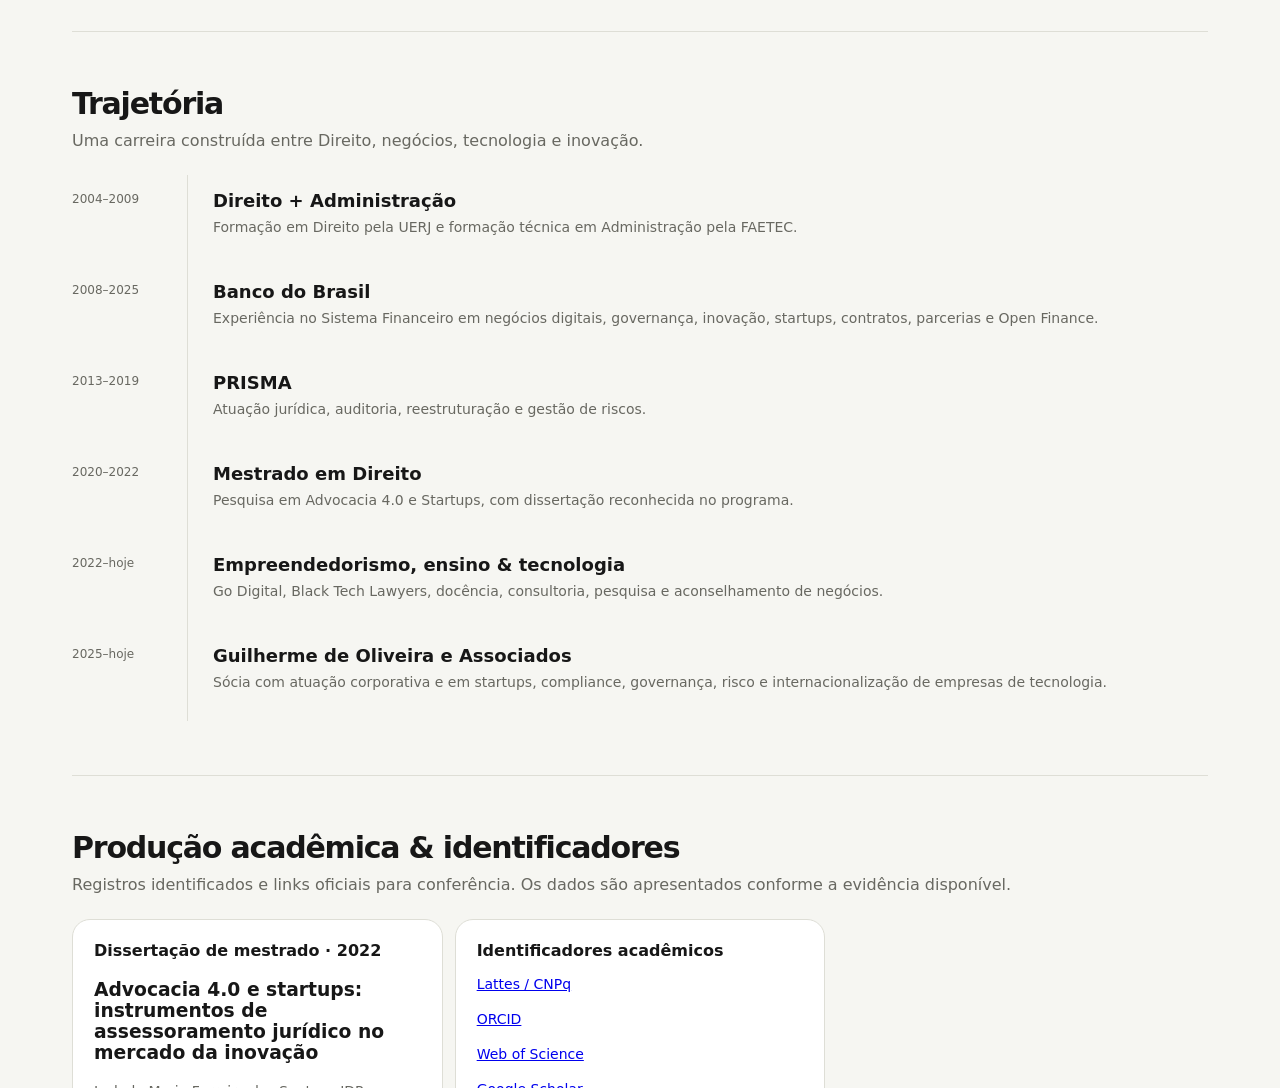
==== commit f2d4727e: "feat: add academic profile section to portfolio" ====
--- a/index.html
+++ b/index.html
@@ -20,7 +20,7 @@
 <link rel="stylesheet" href="./assets/styles.css">
 </head>
 <body><a class="skip" href="#explore">Skip to content</a><div class="wrap">
-<nav><div class="logo">ISABELA SCHATTGEN</div><div class="navlinks"><a href="#explore" data-i="navExplore">Explorar</a><a href="#evidence" data-i="navEvidence">Evidências</a><a href="#trajectory" data-i="navTrajectory">Trajetória</a><a href="#ask" data-i="navAsk">Converse</a><div class="langs"><button aria-label="Português" data-lang="pt" id="lpt">PT</button><button aria-label="English" data-lang="en" id="len">EN</button><button aria-label="Español" data-lang="es" id="les">ES</button></div></div></nav>
+<nav><div class="logo">ISABELA SCHATTGEN</div><div class="navlinks"><a href="#explore" data-i="navExplore">Explorar</a><a href="#evidence" data-i="navEvidence">Evidências</a><a href="#trajectory" data-i="navTrajectory">Trajetória</a><a href="#academic" data-i="navAcademic">Acadêmica</a><a href="#ask" data-i="navAsk">Converse</a><div class="langs"><button aria-label="Português" data-lang="pt" id="lpt">PT</button><button aria-label="English" data-lang="en" id="len">EN</button><button aria-label="Español" data-lang="es" id="les">ES</button></div></div></nav>
 
 <header class="hero" id="profile"><div><div class="kicker">Law × Technology × Business</div><h1 data-i="tagline">Direito para negócios complexos.</h1><p class="lead" data-i="headline">Advogada de negócios na interseção entre contratos, tecnologia, regulação e governança.</p></div><div class="heroCard"><div class="avatar">IS</div><div><div class="mini">BUSINESS & TECHNOLOGY LAWYER</div><strong>Contracts · Deals · Regulation · AI · Governance</strong></div></div></header>
 
@@ -32,6 +32,28 @@
 
 <section class="section" id="trajectory"><h2 data-i="trajectoryTitle">Trajetória</h2><p class="sub" data-i="trajectorySub">Uma carreira construída entre Direito, negócios, tecnologia e inovação.</p><div class="timeline"><div class="time">2004–2009</div><div class="event"><h3 data-i="t1">Direito + Administração</h3><p data-i="t1p">Formação em Direito pela UERJ e formação técnica em Administração pela FAETEC.</p></div><div class="time">2008–2025</div><div class="event"><h3>Banco do Brasil</h3><p data-i="t2p">Experiência no Sistema Financeiro em negócios digitais, governança, inovação, startups, contratos, parcerias e Open Finance.</p></div><div class="time">2013–2019</div><div class="event"><h3>PRISMA</h3><p data-i="t3p">Atuação jurídica, auditoria, reestruturação e gestão de riscos.</p></div><div class="time">2020–2022</div><div class="event"><h3 data-i="t4">Mestrado em Direito</h3><p data-i="t4p">Pesquisa em Advocacia 4.0 e Startups, com dissertação reconhecida no programa.</p></div><div class="time">2022–hoje</div><div class="event"><h3 data-i="t5">Empreendedorismo, ensino & tecnologia</h3><p data-i="t5p">Go Digital, Black Tech Lawyers, docência, consultoria, pesquisa e aconselhamento de negócios.</p></div><div class="time">2025–hoje</div><div class="event"><h3>Guilherme de Oliveira e Associados</h3><p data-i="t6p">Sócia com atuação corporativa e em startups, compliance, governança, risco e internacionalização de empresas de tecnologia.</p></div></div></section>
 
+<section class="section" id="academic">
+<h2 data-i="academicTitle">Produção acadêmica & identificadores</h2>
+<p class="sub" data-i="academicSub">Registros identificados e links oficiais para conferência. Os dados são apresentados conforme a evidência disponível.</p>
+<div class="proof">
+<article class="card">
+<div class="role" data-i="academicWorkType">Dissertação de mestrado · 2022</div>
+<h3 data-i="academicWorkTitle">Advocacia 4.0 e startups: instrumentos de assessoramento jurídico no mercado da inovação</h3>
+<p class="desc" data-i="academicWorkMeta">Isabela Maria Ferreira dos Santos · IDP · Orientador: Ricardo Morishita Wada</p>
+<p class="desc" data-i="academicWorkDesc">Pesquisa sobre desafios jurídicos de startups em estágio inicial e instrumentos para o assessoramento jurídico de negócios de inovação.</p>
+<a href="https://repositorio.idp.edu.br/handle/123456789/3885" target="_blank" rel="noopener noreferrer" data-i="academicSource">Consultar registro institucional →</a>
+</article>
+<article class="card">
+<div class="role" data-i="academicIdentifiers">Identificadores acadêmicos</div>
+<p class="desc"><a href="http://lattes.cnpq.br/9267824305716826" target="_blank" rel="noopener noreferrer">Lattes / CNPq</a></p>
+<p class="desc"><a href="https://orcid.org/0009-0002-2062-1915" target="_blank" rel="noopener noreferrer">ORCID</a></p>
+<p class="desc"><a href="https://www.webofscience.com/wos/author/record/OGN-8088-2025" target="_blank" rel="noopener noreferrer">Web of Science</a></p>
+<p class="desc"><a href="https://scholar.google.com/citations?user=PnHzrMcAAAAJ&amp;hl=en" target="_blank" rel="noopener noreferrer">Google Scholar</a></p>
+<p class="desc" data-i="academicVerificationNote">Os links identificam os registros a consultar; não significam que todos os metadados ou publicações tenham sido verificados nesta página.</p>
+</article>
+</div>
+</section>
+
 <section class="floatingChat" id="ask" aria-label="Ask Isabela"><button class="minimize" type="button" id="minimizeChat" aria-label="Minimizar Ask Isabela" aria-expanded="true">−</button><div class="chatBody"><div class="chatIntro"><div class="kicker chatKicker" data-i="askKicker">ASK ISABELA</div><strong data-i="askTitle">Quer entender uma experiência específica?</strong><p data-i="askSub">Faça uma pergunta.</p></div><div class="chatbox"><input id="qFloat" aria-label="Question" data-i-placeholder="placeholder" placeholder="Ex.: sua experiência com deals?"><button class="voice" type="button" data-action="startVoiceInput" aria-label="Falar pergunta" title="Falar pergunta">🎙</button><button class="voice" type="button" data-action="speakAnswer" aria-label="Ouvir resposta" title="Ouvir resposta">◉</button><button class="send" type="button" data-action="ask" aria-label="Enviar pergunta">→</button></div><div class="voiceStatus" id="voiceStatus" role="status" aria-live="polite"></div><div class="answer" id="answerFloat" aria-live="polite"></div></div><button class="restoreChat" type="button" id="restoreChat" aria-label="Abrir Ask Isabela">Ask Isabela <span aria-hidden="true">↑</span></button></section>
 <footer><div><span>© Isabela Schattgen</span><span>Law × Technology × Business</span></div><div class="socialLinks"><a href="https://www.linkedin.com/in/isabelaschattgen/" target="_blank" rel="noopener noreferrer">LinkedIn</a><a href="https://www.instagram.com/isabelasantosadv_/" target="_blank" rel="noopener noreferrer">Instagram</a><a href="mailto:draisabelamariaferreira@gmail.com">E-mail</a><a href="http://lattes.cnpq.br/9267824305716826" target="_blank" rel="noopener noreferrer">Lattes</a><a href="https://github.com/isabelasantosadv" target="_blank" rel="noopener noreferrer">GitHub</a><a href="https://orcid.org/0009-0002-2062-1915" target="_blank" rel="noopener noreferrer">ORCID</a><a href="https://www.webofscience.com/wos/author/record/OGN-8088-2025" target="_blank" rel="noopener noreferrer">Web of Science</a><a href="https://scholar.google.com/citations?user=PnHzrMcAAAAJ&hl" target="_blank" rel="noopener noreferrer">Google Scholar</a></div></footer>
 </div>
--- a/assets/styles.css
+++ b/assets/styles.css
@@ -38,3 +38,92 @@
 @media(max-width:800px){
   .floatingChat{right:12px;bottom:12px}
 }
+
+
+/* Ask Isabela: reliable minimize/restore and explicit voice controls. */
+.floatingChat{
+  width:min(390px,calc(100vw - 32px));
+  max-height:min(78vh,720px);
+  display:flex;
+  flex-direction:column;
+  background:rgba(25,25,25,.97);
+  overflow:hidden;
+  transition:width .18s ease,border-radius .18s ease,box-shadow .18s ease;
+}
+.floatingChat .chatBody{
+  min-width:0;
+  max-height:calc(78vh - 20px);
+  overflow:auto;
+  padding:18px;
+}
+.floatingChat .minimize{
+  z-index:3;
+  display:grid;
+  place-items:center;
+  position:absolute;
+  right:10px;
+  top:10px;
+  width:32px;
+  height:32px;
+  padding:0;
+  border:1px solid #ffffff26;
+  border-radius:50%;
+  background:#343434;
+  color:#fff;
+  font-size:20px;
+}
+.floatingChat .chatIntro{padding-right:30px}
+.floatingChat .chatbox{align-items:center;gap:6px}
+.floatingChat .chatbox input{min-width:0;width:100%}
+.floatingChat .voice,.floatingChat .send{
+  flex:0 0 auto;
+  min-width:36px;
+  min-height:36px;
+  display:grid;
+  place-items:center;
+}
+.floatingChat .voice[aria-pressed="true"]{background:#dcdcd3;outline:2px solid #fff}
+.floatingChat .voiceStatus{font-size:12px;line-height:1.4;color:#d4d4ce;padding:0 2px}
+.floatingChat .voiceStatus:empty{display:none}
+.floatingChat .answer{overflow:auto;overflow-wrap:anywhere;max-height:min(26vh,220px);margin-bottom:0}
+.restoreChat{display:none}
+.floatingChat.minimized{
+  width:auto;
+  max-width:calc(100vw - 24px);
+  max-height:none;
+  display:block;
+  overflow:visible;
+  border:0;
+  border-radius:999px;
+  background:transparent;
+  box-shadow:none;
+  filter:none;
+}
+.floatingChat.minimized::before{display:none}
+.floatingChat.minimized .chatBody,
+.floatingChat.minimized .minimize{display:none}
+.floatingChat.minimized .restoreChat{
+  display:flex;
+  align-items:center;
+  justify-content:center;
+  gap:12px;
+  min-height:46px;
+  padding:0 18px;
+  border:1px solid #ffffff25;
+  border-radius:999px;
+  background:#191919;
+  color:#fff;
+  box-shadow:0 8px 28px #0003;
+  font-weight:650;
+  font-size:13px;
+}
+.floatingChat.minimized .restoreChat:hover{background:#303030}
+.floatingChat button:focus-visible,
+.floatingChat input:focus-visible{outline:2px solid #fff;outline-offset:3px}
+@media(max-width:520px){
+  .floatingChat{right:12px;bottom:12px;width:calc(100vw - 24px);max-height:75vh}
+  .floatingChat .chatBody{max-height:calc(75vh - 10px);padding:15px}
+  .floatingChat .answer{max-height:22vh}
+  .floatingChat.minimized{width:auto}
+}
+@media(prefers-reduced-motion:reduce){.floatingChat{transition:none}}
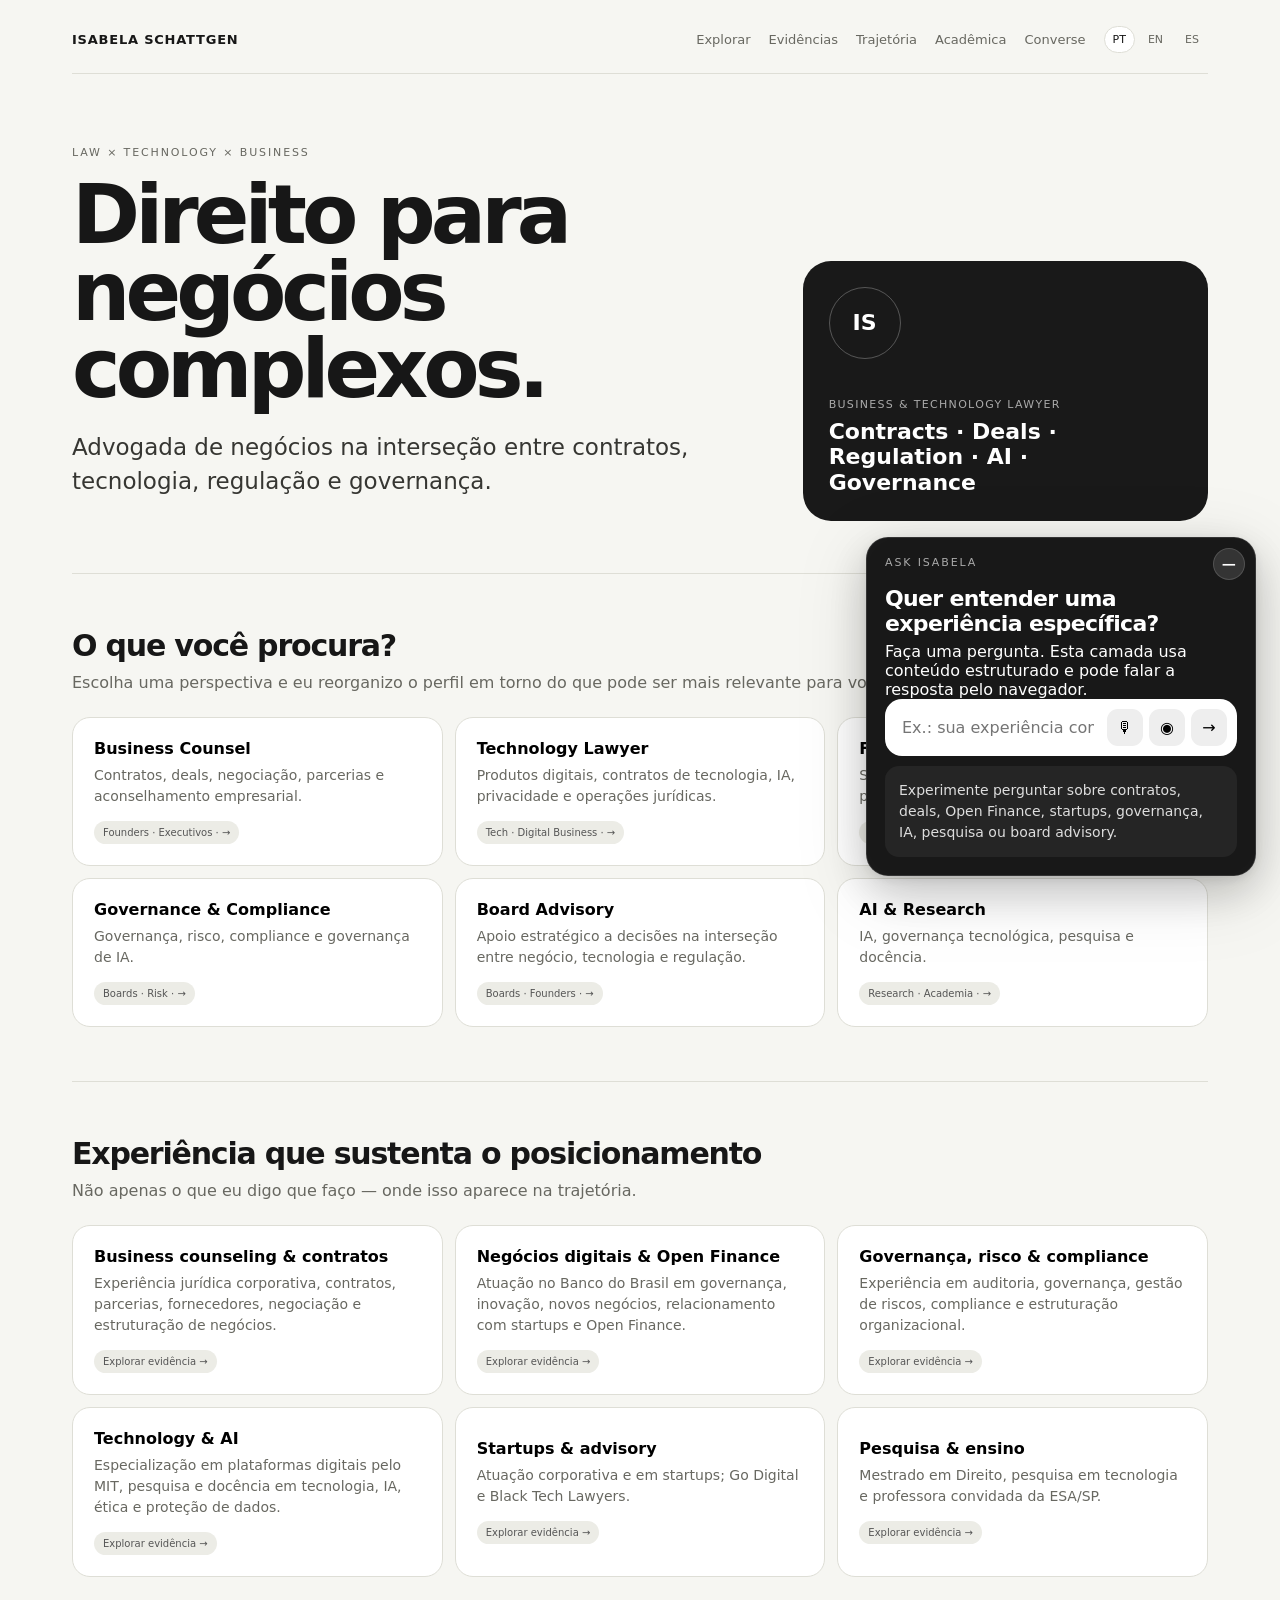
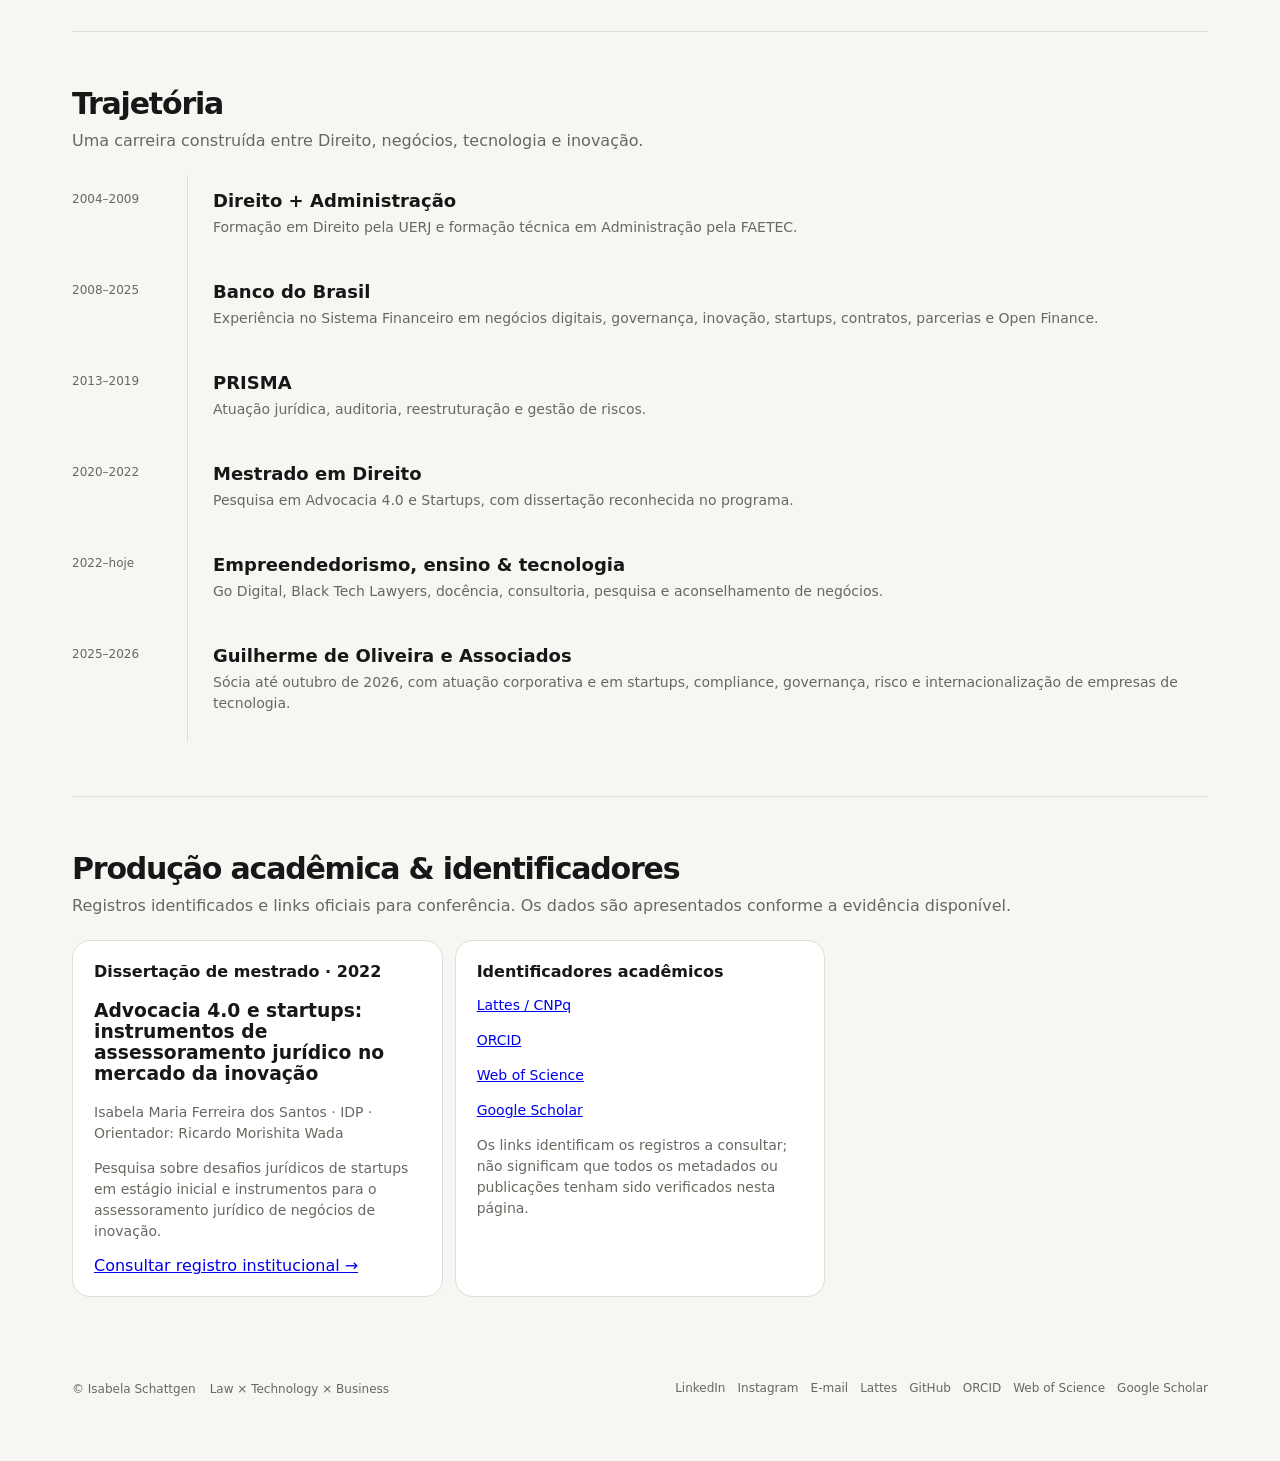
==== commit 309eb64d: "Atualiza trajetória: sócia do Guilherme de Oliveira e Associados até outubro de 2026 Altera o períod" ====
--- a/index.html
+++ b/index.html
@@ -30,7 +30,7 @@
 
 <section class="section" id="evidence"><h2 data-i="evidenceTitle">Experiência que sustenta o posicionamento</h2><p class="sub" data-i="evidenceSub">Não apenas o que eu digo que faço — onde isso aparece na trajetória.</p><div class="proof" id="proof"></div><div class="evidenceDetail" id="evidenceDetail" aria-live="polite"></div></section>
 
-<section class="section" id="trajectory"><h2 data-i="trajectoryTitle">Trajetória</h2><p class="sub" data-i="trajectorySub">Uma carreira construída entre Direito, negócios, tecnologia e inovação.</p><div class="timeline"><div class="time">2004–2009</div><div class="event"><h3 data-i="t1">Direito + Administração</h3><p data-i="t1p">Formação em Direito pela UERJ e formação técnica em Administração pela FAETEC.</p></div><div class="time">2008–2025</div><div class="event"><h3>Banco do Brasil</h3><p data-i="t2p">Experiência no Sistema Financeiro em negócios digitais, governança, inovação, startups, contratos, parcerias e Open Finance.</p></div><div class="time">2013–2019</div><div class="event"><h3>PRISMA</h3><p data-i="t3p">Atuação jurídica, auditoria, reestruturação e gestão de riscos.</p></div><div class="time">2020–2022</div><div class="event"><h3 data-i="t4">Mestrado em Direito</h3><p data-i="t4p">Pesquisa em Advocacia 4.0 e Startups, com dissertação reconhecida no programa.</p></div><div class="time">2022–hoje</div><div class="event"><h3 data-i="t5">Empreendedorismo, ensino & tecnologia</h3><p data-i="t5p">Go Digital, Black Tech Lawyers, docência, consultoria, pesquisa e aconselhamento de negócios.</p></div><div class="time">2025–hoje</div><div class="event"><h3>Guilherme de Oliveira e Associados</h3><p data-i="t6p">Sócia com atuação corporativa e em startups, compliance, governança, risco e internacionalização de empresas de tecnologia.</p></div></div></section>
+<section class="section" id="trajectory"><h2 data-i="trajectoryTitle">Trajetória</h2><p class="sub" data-i="trajectorySub">Uma carreira construída entre Direito, negócios, tecnologia e inovação.</p><div class="timeline"><div class="time">2004–2009</div><div class="event"><h3 data-i="t1">Direito + Administração</h3><p data-i="t1p">Formação em Direito pela UERJ e formação técnica em Administração pela FAETEC.</p></div><div class="time">2008–2025</div><div class="event"><h3>Banco do Brasil</h3><p data-i="t2p">Experiência no Sistema Financeiro em negócios digitais, governança, inovação, startups, contratos, parcerias e Open Finance.</p></div><div class="time">2013–2019</div><div class="event"><h3>PRISMA</h3><p data-i="t3p">Atuação jurídica, auditoria, reestruturação e gestão de riscos.</p></div><div class="time">2020–2022</div><div class="event"><h3 data-i="t4">Mestrado em Direito</h3><p data-i="t4p">Pesquisa em Advocacia 4.0 e Startups, com dissertação reconhecida no programa.</p></div><div class="time">2022–hoje</div><div class="event"><h3 data-i="t5">Empreendedorismo, ensino & tecnologia</h3><p data-i="t5p">Go Digital, Black Tech Lawyers, docência, consultoria, pesquisa e aconselhamento de negócios.</p></div><div class="time">2025–2026</div><div class="event"><h3>Guilherme de Oliveira e Associados</h3><p data-i="t6p">Sócia até outubro de 2026, com atuação corporativa e em startups, compliance, governança, risco e internacionalização de empresas de tecnologia.</p></div></div></section>
 
 <section class="section" id="academic">
 <h2 data-i="academicTitle">Produção acadêmica & identificadores</h2>
